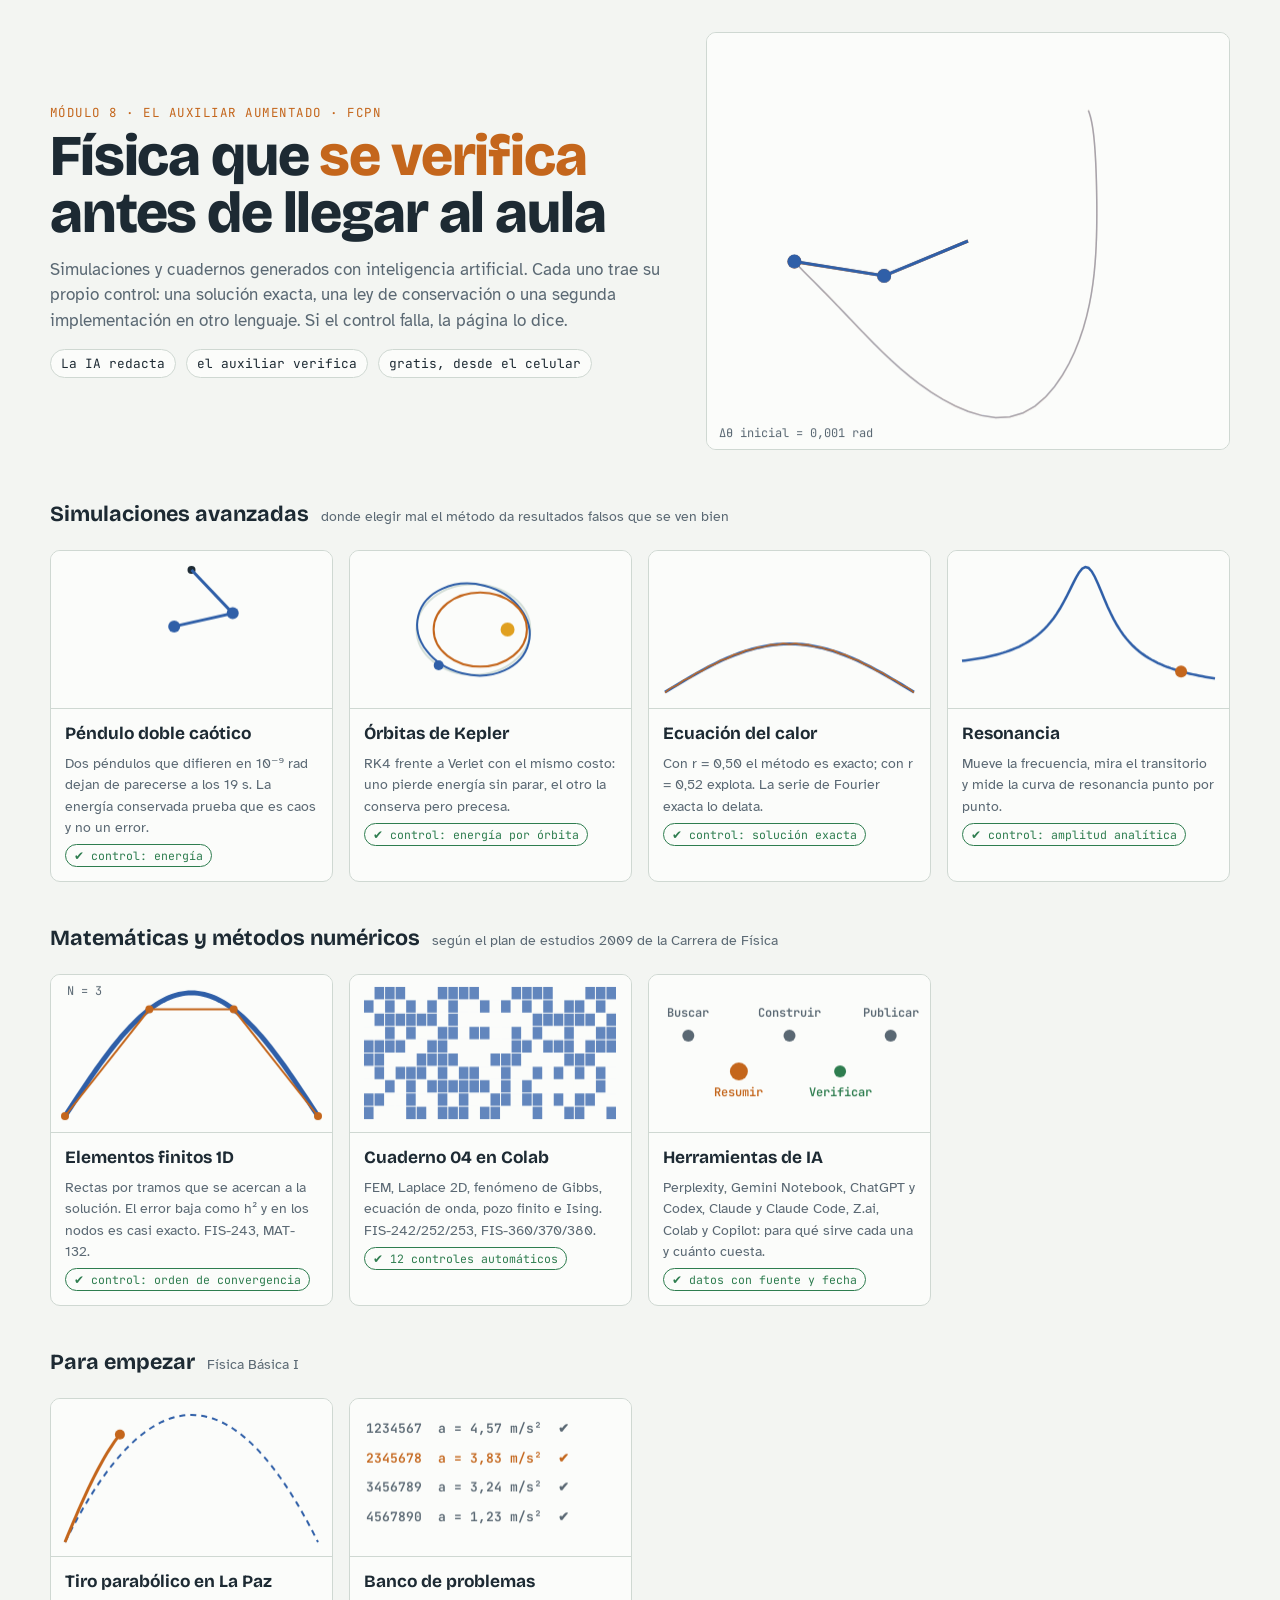
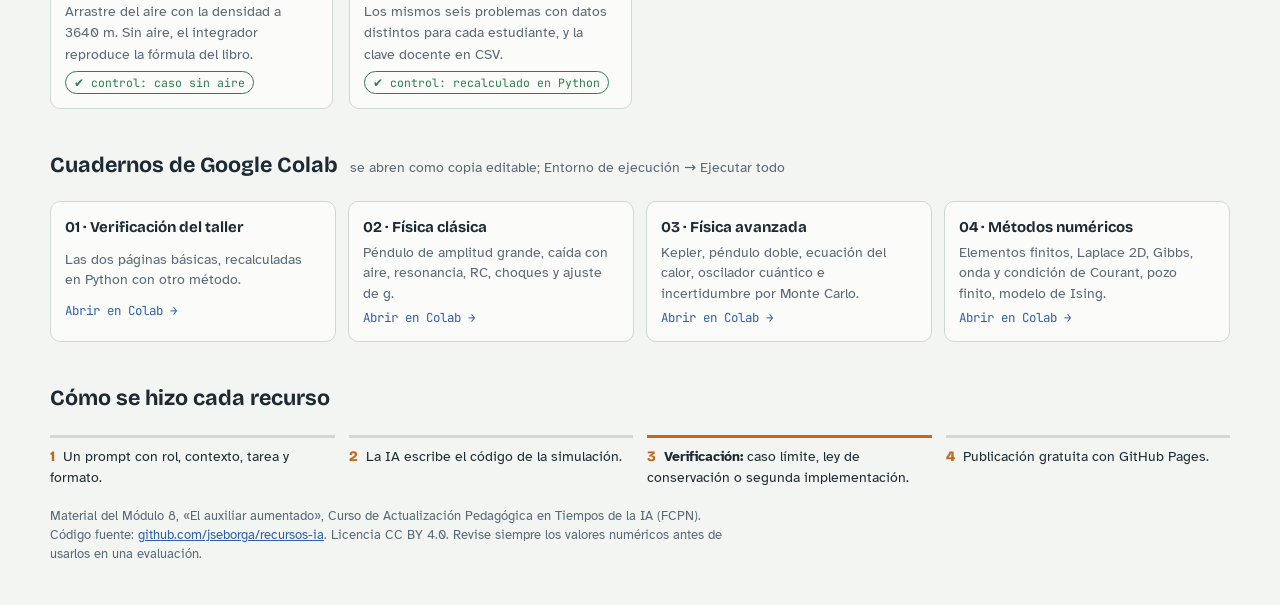
==== docs/index.html @ 59184f0a "Elementos finitos 1D, cuaderno 04 de métodos numéricos y guía de herramientas de IA Co-Authored-By: " ====
<!doctype html>
<html lang="es">
<head>
<meta charset="utf-8">
<meta name="viewport" content="width=device-width, initial-scale=1, viewport-fit=cover">
<title>Recursos de Física con IA</title>
<meta name="description" content="Simulaciones de física hechas con IA y verificadas: tiro parabólico, péndulo doble, órbitas de Kepler, ecuación del calor, resonancia, elementos finitos, cuadernos de Google Colab y una guía de herramientas de IA.">
<link rel="stylesheet" href="https://fonts.googleapis.com/css2?family=Bricolage+Grotesque:opsz,wght@12..96,600;12..96,800&family=Atkinson+Hyperlegible:wght@400;700&family=JetBrains+Mono:wght@400;600&display=swap">
<link rel="stylesheet" href="assets/base.css">
<style>
  .hero{display:grid;grid-template-columns:1.2fr 1fr;gap:28px;align-items:center;padding-block:12px 8px}
  @media (max-width:860px){.hero{grid-template-columns:1fr}}
  .kicker{font-family:var(--f-mono);font-size:.78rem;letter-spacing:.12em;text-transform:uppercase;color:var(--b);margin:0}
  .hero h1{font-family:var(--f-display);font-weight:800;font-size:clamp(2.1rem,5.4vw,3.6rem);line-height:1;margin:.3rem 0 0;letter-spacing:-.02em;text-wrap:balance}
  .hero h1 em{font-style:normal;color:var(--b)}
  .hero p.lead{color:var(--muted);font-size:1.05rem;max-width:58ch;margin:.9rem 0 0}
  .rule{display:flex;gap:10px;flex-wrap:wrap;margin-top:1rem}
  .rule span{font-family:var(--f-mono);font-size:.8rem;border:1px solid var(--line);border-radius:999px;padding:4px 10px;background:var(--sheet)}
  .hero canvas{border:1px solid var(--line);border-radius:10px;background:var(--sheet)}
  h2.sec{font-family:var(--f-display);font-size:1.35rem;margin:22px 0 2px;display:flex;align-items:baseline;gap:12px}
  h2.sec small{font-family:var(--f-body);font-weight:400;font-size:.9rem;color:var(--muted)}
  .grid{display:grid;grid-template-columns:repeat(auto-fill,minmax(260px,1fr));gap:16px}
  .card{display:grid;grid-template-rows:auto 1fr;background:var(--sheet);border:1px solid var(--line);border-radius:10px;overflow:hidden;color:inherit;text-decoration:none;transition:border-color .15s, transform .15s}
  .card:hover,.card:focus-visible{border-color:var(--b);transform:translateY(-2px);outline:none}
  .card canvas{aspect-ratio:16/9;width:100%;height:auto;border-bottom:1px solid var(--line)}
  .card .body{padding:12px 14px 14px;display:grid;gap:6px;align-content:start}
  .card h3{font-family:var(--f-display);font-size:1.08rem;margin:0}
  .card p{margin:0;font-size:.88rem;color:var(--muted)}
  .tag{justify-self:start;font-family:var(--f-mono);font-size:.72rem;padding:2px 8px;border-radius:999px;border:1px solid var(--line)}
  .tag.ok{color:var(--ok);border-color:currentColor}
  .nb{display:grid;grid-template-columns:repeat(auto-fill,minmax(260px,1fr));gap:12px}
  .nb a{display:grid;gap:4px;background:var(--sheet);border:1px solid var(--line);border-radius:10px;padding:14px;color:inherit;text-decoration:none}
  .nb a:hover,.nb a:focus-visible{border-color:var(--a);outline:none}
  .nb strong{font-family:var(--f-display)}
  .nb span{font-size:.86rem;color:var(--muted)}
  .nb .go{font-family:var(--f-mono);font-size:.78rem;color:var(--a)}
  .method{display:grid;grid-template-columns:repeat(auto-fit,minmax(200px,1fr));gap:14px;counter-reset:m}
  .method div{border-top:3px solid var(--line);padding-top:8px;font-size:.9rem;counter-increment:m}
  .method div::before{content:counter(m);font-family:var(--f-display);font-weight:800;color:var(--b);margin-right:8px}
  .method div.key{border-color:var(--b)}
</style>
</head>
<body>
<div class="wrap">
  <section class="hero">
    <div>
      <p class="kicker">Módulo 8 · El auxiliar aumentado · FCPN</p>
      <h1>Física que <em>se verifica</em> antes de llegar al aula</h1>
      <p class="lead">Simulaciones y cuadernos generados con inteligencia artificial. Cada uno trae su propio control: una solución exacta, una ley de conservación o una segunda implementación en otro lenguaje. Si el control falla, la página lo dice.</p>
      <div class="rule"><span>La IA redacta</span><span>el auxiliar verifica</span><span>gratis, desde el celular</span></div>
    </div>
    <canvas id="hero" role="img" aria-label="Animación: un péndulo doble y su trayectoria caótica"></canvas>
  </section>

  <h2 class="sec">Simulaciones avanzadas <small>donde elegir mal el método da resultados falsos que se ven bien</small></h2>
  <div class="grid">
    <a class="card" href="pendulo-doble/"><canvas data-prev="pendulo"></canvas><div class="body"><h3>Péndulo doble caótico</h3><p>Dos péndulos que difieren en 10⁻⁹ rad dejan de parecerse a los 19 s. La energía conservada prueba que es caos y no un error.</p><span class="tag ok">✔ control: energía</span></div></a>
    <a class="card" href="orbitas/"><canvas data-prev="orbita"></canvas><div class="body"><h3>Órbitas de Kepler</h3><p>RK4 frente a Verlet con el mismo costo: uno pierde energía sin parar, el otro la conserva pero precesa.</p><span class="tag ok">✔ control: energía por órbita</span></div></a>
    <a class="card" href="calor/"><canvas data-prev="calor"></canvas><div class="body"><h3>Ecuación del calor</h3><p>Con r = 0,50 el método es exacto; con r = 0,52 explota. La serie de Fourier exacta lo delata.</p><span class="tag ok">✔ control: solución exacta</span></div></a>
    <a class="card" href="resonancia/"><canvas data-prev="resonancia"></canvas><div class="body"><h3>Resonancia</h3><p>Mueve la frecuencia, mira el transitorio y mide la curva de resonancia punto por punto.</p><span class="tag ok">✔ control: amplitud analítica</span></div></a>
  </div>

  <h2 class="sec">Matemáticas y métodos numéricos <small>según el plan de estudios 2009 de la Carrera de Física</small></h2>
  <div class="grid">
    <a class="card" href="elementos-finitos/"><canvas data-prev="fem"></canvas><div class="body"><h3>Elementos finitos 1D</h3><p>Rectas por tramos que se acercan a la solución. El error baja como h² y en los nodos es casi exacto. FIS-243, MAT-132.</p><span class="tag ok">✔ control: orden de convergencia</span></div></a>
    <a class="card" href="https://colab.research.google.com/github/jseborga/recursos-ia/blob/main/notebooks/04_metodos_numericos.ipynb"><canvas data-prev="metodos"></canvas><div class="body"><h3>Cuaderno 04 en Colab</h3><p>FEM, Laplace 2D, fenómeno de Gibbs, ecuación de onda, pozo finito e Ising. FIS-242/252/253, FIS-360/370/380.</p><span class="tag ok">✔ 12 controles automáticos</span></div></a>
    <a class="card" href="herramientas/"><canvas data-prev="flujo"></canvas><div class="body"><h3>Herramientas de IA</h3><p>Perplexity, Gemini Notebook, ChatGPT y Codex, Claude y Claude Code, Z.ai, Colab y Copilot: para qué sirve cada una y cuánto cuesta.</p><span class="tag ok">✔ datos con fuente y fecha</span></div></a>
  </div>

  <h2 class="sec">Para empezar <small>Física Básica I</small></h2>
  <div class="grid">
    <a class="card" href="tiro-parabolico/"><canvas data-prev="tiro"></canvas><div class="body"><h3>Tiro parabólico en La Paz</h3><p>Arrastre del aire con la densidad a 3640 m. Sin aire, el integrador reproduce la fórmula del libro.</p><span class="tag ok">✔ control: caso sin aire</span></div></a>
    <a class="card" href="banco-problemas/"><canvas data-prev="banco"></canvas><div class="body"><h3>Banco de problemas</h3><p>Los mismos seis problemas con datos distintos para cada estudiante, y la clave docente en CSV.</p><span class="tag ok">✔ control: recalculado en Python</span></div></a>
  </div>

  <h2 class="sec">Cuadernos de Google Colab <small>se abren como copia editable; Entorno de ejecución → Ejecutar todo</small></h2>
  <div class="nb">
    <a href="https://colab.research.google.com/github/jseborga/recursos-ia/blob/main/notebooks/01_verificacion_taller.ipynb"><strong>01 · Verificación del taller</strong><span>Las dos páginas básicas, recalculadas en Python con otro método.</span><span class="go">Abrir en Colab →</span></a>
    <a href="https://colab.research.google.com/github/jseborga/recursos-ia/blob/main/notebooks/02_fisica_clasica.ipynb"><strong>02 · Física clásica</strong><span>Péndulo de amplitud grande, caída con aire, resonancia, RC, choques y ajuste de g.</span><span class="go">Abrir en Colab →</span></a>
    <a href="https://colab.research.google.com/github/jseborga/recursos-ia/blob/main/notebooks/03_fisica_avanzada.ipynb"><strong>03 · Física avanzada</strong><span>Kepler, péndulo doble, ecuación del calor, oscilador cuántico e incertidumbre por Monte Carlo.</span><span class="go">Abrir en Colab →</span></a>
    <a href="https://colab.research.google.com/github/jseborga/recursos-ia/blob/main/notebooks/04_metodos_numericos.ipynb"><strong>04 · Métodos numéricos</strong><span>Elementos finitos, Laplace 2D, Gibbs, onda y condición de Courant, pozo finito, modelo de Ising.</span><span class="go">Abrir en Colab →</span></a>
  </div>

  <h2 class="sec">Cómo se hizo cada recurso</h2>
  <div class="method">
    <div>Un prompt con rol, contexto, tarea y formato.</div>
    <div>La IA escribe el código de la simulación.</div>
    <div class="key"><strong>Verificación:</strong> caso límite, ley de conservación o segunda implementación.</div>
    <div>Publicación gratuita con GitHub Pages.</div>
  </div>

  <footer>Material del Módulo 8, «El auxiliar aumentado», Curso de Actualización Pedagógica en Tiempos de la IA (FCPN). Código fuente: <a href="https://github.com/jseborga/recursos-ia">github.com/jseborga/recursos-ia</a>. Licencia CC BY 4.0. Revise siempre los valores numéricos antes de usarlos en una evaluación.</footer>
</div>

<script src="assets/plot.js"></script>
<script>
(function () {
  const still = Lab.reduced();
  // --- Héroe: péndulo doble con estela (física real, RK4) ---
  const g = 9.81;
  function d(s) { const [a, wa, b, wb] = s, dd = b - a, c = Math.cos(dd), sn = Math.sin(dd), den = 2 - c * c;
    return [wa, (wa * wa * sn * c + g * Math.sin(b) * c + wb * wb * sn - 2 * g * Math.sin(a)) / den, wb, (-wb * wb * sn * c + 2 * (g * Math.sin(a) * c - wa * wa * sn - g * Math.sin(b))) / den]; }
  function rk(s, h) { const k1 = d(s), k2 = d(s.map((x, i) => x + h / 2 * k1[i])), k3 = d(s.map((x, i) => x + h / 2 * k2[i])), k4 = d(s.map((x, i) => x + h * k3[i])); return s.map((x, i) => x + h / 6 * (k1[i] + 2 * k2[i] + 2 * k3[i] + k4[i])); }
  let P = [2.2, 0, 2.6, 0], Q = [2.2 + 1e-3, 0, 2.6, 0], tr = [[], []];
  const hero = document.getElementById("hero");
  function heroDraw() {
    const { ctx, w, h } = Lab.fit(hero, 1.25); ctx.fillStyle = Lab.css("--sheet"); ctx.fillRect(0, 0, w, h);
    const sc = Math.min(w, h) / 4.6, ox = w / 2, oy = h / 2;
    [[Q, "--b", tr[1]], [P, "--a", tr[0]]].forEach(([s, c, t]) => {
      const x1 = Math.sin(s[0]), y1 = Math.cos(s[0]), x2 = x1 + Math.sin(s[2]), y2 = y1 + Math.cos(s[2]);
      t.push([x2, y2]); if (t.length > 260) t.shift();
      ctx.strokeStyle = Lab.css(c); ctx.globalAlpha = .35; ctx.lineWidth = 1.5; ctx.beginPath();
      t.forEach((p, i) => i ? ctx.lineTo(ox + p[0] * sc, oy + p[1] * sc) : ctx.moveTo(ox + p[0] * sc, oy + p[1] * sc)); ctx.stroke(); ctx.globalAlpha = 1;
      ctx.lineWidth = 3; ctx.beginPath(); ctx.moveTo(ox, oy); ctx.lineTo(ox + x1 * sc, oy + y1 * sc); ctx.lineTo(ox + x2 * sc, oy + y2 * sc); ctx.stroke();
      ctx.fillStyle = Lab.css(c); [[x1, y1], [x2, y2]].forEach(p => { ctx.beginPath(); ctx.arc(ox + p[0] * sc, oy + p[1] * sc, 7, 0, 7); ctx.fill(); });
    });
    ctx.fillStyle = Lab.css("--muted"); ctx.font = "12px 'JetBrains Mono', monospace"; ctx.fillText("Δθ inicial = 0,001 rad", 12, h - 12);
  }
  // --- Vistas previas de las tarjetas ---
  const prev = {
    pendulo(ctx, w, h, t) { const a = 0.8 * Math.sin(t * 1.3), b = 1.3 * Math.sin(t * 2.1 + 1) + 0.4 * Math.sin(t * 3.7); const ox = w / 2, oy = h * .12, L = h * .38;
      ctx.fillStyle = Lab.css("--ink"); ctx.beginPath(); ctx.arc(ox, oy, 4, 0, 7); ctx.fill();
      const x1 = ox + L * Math.sin(a), y1 = oy + L * Math.cos(a), x2 = x1 + L * Math.sin(b), y2 = y1 + L * Math.cos(b);
      ctx.strokeStyle = Lab.css("--a"); ctx.lineWidth = 3; ctx.beginPath(); ctx.moveTo(ox, oy); ctx.lineTo(x1, y1); ctx.lineTo(x2, y2); ctx.stroke();
      ctx.fillStyle = Lab.css("--a"); [[x1, y1], [x2, y2]].forEach(p => { ctx.beginPath(); ctx.arc(p[0], p[1], 6, 0, 7); ctx.fill(); }); },
    orbita(ctx, w, h, t) { const e = .6, a = h * .36, b = a * Math.sqrt(1 - e * e), cx = w / 2 + a * e * .5, cy = h / 2;
      ctx.strokeStyle = Lab.css("--grid"); ctx.beginPath(); ctx.ellipse(cx - a * e, cy, a, b, 0, 0, 7); ctx.stroke();
      ctx.strokeStyle = Lab.css("--a"); ctx.lineWidth = 2; ctx.beginPath(); ctx.ellipse(cx - a * e, cy, a, b, .25, 0, 7); ctx.stroke();
      ctx.strokeStyle = Lab.css("--b"); ctx.beginPath(); ctx.ellipse(cx - a * e * .8, cy, a * .82, b * .82, 0, 0, 7); ctx.stroke();
      ctx.fillStyle = "#e0a020"; ctx.beginPath(); ctx.arc(cx, cy, 7, 0, 7); ctx.fill();
      let M = t * 1.2, E = M; for (let i = 0; i < 6; i++) E = M + e * Math.sin(E);
      ctx.fillStyle = Lab.css("--a"); ctx.beginPath(); ctx.arc(cx - a * e + a * Math.cos(E), cy + b * Math.sin(E), 5, 0, 7); ctx.fill(); },
    calor(ctx, w, h, t) { const n = 41, k = Math.exp(-((t % 6) / 6) * 3);
      ctx.strokeStyle = Lab.css("--a"); ctx.lineWidth = 3; ctx.beginPath();
      for (let i = 0; i < n; i++) { const x = i / (n - 1), y = 0.5 * Math.sin(Math.PI * x) * k; const px = 16 + x * (w - 32), py = h - 16 - y * (h - 32) * 1.6; i ? ctx.lineTo(px, py) : ctx.moveTo(px, py); } ctx.stroke();
      ctx.strokeStyle = Lab.css("--b"); ctx.lineWidth = 1.5; ctx.beginPath();
      for (let i = 0; i < n; i++) { const x = i / (n - 1), y = 0.5 * Math.sin(Math.PI * x) * k + (i % 2 ? 1 : -1) * 0.18 * Math.min(1, (t % 6) / 6) ** 3; const px = 16 + x * (w - 32), py = h - 16 - y * (h - 32) * 1.6; i ? ctx.lineTo(px, py) : ctx.moveTo(px, py); } ctx.stroke(); },
    resonancia(ctx, w, h, t) { const A = r => 1 / Math.sqrt((1 - r * r) ** 2 + 4 * .12 * .12 * r * r);
      ctx.strokeStyle = Lab.css("--a"); ctx.lineWidth = 2.5; ctx.beginPath();
      for (let i = 0; i <= 80; i++) { const r = .3 + 1.4 * i / 80, px = 14 + (w - 28) * i / 80, py = h - 14 - (A(r) / A(.985)) * (h - 30); i ? ctx.lineTo(px, py) : ctx.moveTo(px, py); } ctx.stroke();
      const r = 1 + .6 * Math.sin(t * .7), px = 14 + (w - 28) * (r - .3) / 1.4, py = h - 14 - (A(r) / A(.985)) * (h - 30);
      ctx.fillStyle = Lab.css("--b"); ctx.beginPath(); ctx.arc(px, py, 6, 0, 7); ctx.fill(); },
    tiro(ctx, w, h, t) { const T = (t % 4) / 4;
      ctx.strokeStyle = Lab.css("--a"); ctx.setLineDash([6, 5]); ctx.lineWidth = 2; ctx.beginPath();
      for (let i = 0; i <= 60; i++) { const s = i / 60, px = 14 + s * (w - 28), py = h - 14 - 4 * s * (1 - s) * (h - 30); i ? ctx.lineTo(px, py) : ctx.moveTo(px, py); } ctx.stroke(); ctx.setLineDash([]);
      ctx.strokeStyle = Lab.css("--b"); ctx.lineWidth = 3; ctx.beginPath(); let lx = 0, ly = 0;
      for (let i = 0; i <= 60 * T; i++) { const s = i / 60, px = 14 + s * .62 * (w - 28), py = h - 14 - 3.3 * s * (1 - s ** 1.6) * (h - 30) * .9; i ? ctx.lineTo(px, py) : ctx.moveTo(px, py); lx = px; ly = py; } ctx.stroke();
      ctx.fillStyle = Lab.css("--b"); ctx.beginPath(); ctx.arc(lx, ly, 5, 0, 7); ctx.fill(); },
    fem(ctx, w, h, t) { const N = 2 + Math.floor(t * .7) % 9, X = x => 14 + x * (w - 28), Y = y => h - 16 - y * (h - 34);
      ctx.strokeStyle = Lab.css("--a"); ctx.lineWidth = 5; ctx.beginPath();
      for (let i = 0; i <= 80; i++) { const x = i / 80; i ? ctx.lineTo(X(x), Y(Math.sin(Math.PI * x))) : ctx.moveTo(X(x), Y(0)); } ctx.stroke();
      ctx.strokeStyle = Lab.css("--b"); ctx.fillStyle = Lab.css("--b"); ctx.lineWidth = 2; ctx.beginPath();
      for (let i = 0; i <= N; i++) { const x = i / N; i ? ctx.lineTo(X(x), Y(Math.sin(Math.PI * x))) : ctx.moveTo(X(x), Y(0)); } ctx.stroke();
      for (let i = 0; i <= N; i++) { const x = i / N; ctx.beginPath(); ctx.arc(X(x), Y(Math.sin(Math.PI * x)), 4, 0, 7); ctx.fill(); }
      ctx.fillStyle = Lab.css("--muted"); ctx.font = "12px 'JetBrains Mono', monospace"; ctx.fillText("N = " + N, 16, 20); },
    metodos(ctx, w, h, t) { const n = 24, cw = (w - 28) / n, ch = (h - 24) / 10, ph = t * .5;
      for (let j = 0; j < 10; j++) for (let i = 0; i < n; i++) { const s = Math.sin(i * .9 + j * 1.7 + Math.floor(ph * 3) * (i * j % 5)) > 0;
        ctx.fillStyle = Lab.css(s ? "--a" : "--sheet"); ctx.globalAlpha = s ? .75 : 1; ctx.fillRect(14 + i * cw, 12 + j * ch, cw - 1, ch - 1); } ctx.globalAlpha = 1; },
    flujo(ctx, w, h, t) { const lab = ["Buscar", "Resumir", "Construir", "Verificar", "Publicar"], k = Math.floor(t * .8) % 5;
      ctx.font = "600 12px 'JetBrains Mono', monospace"; ctx.textAlign = "center"; ctx.textBaseline = "middle";
      lab.forEach((s, i) => { const cx = 14 + (w - 28) * (i + .5) / 5, cy = h / 2 + (i % 2 ? 18 : -18);
        ctx.fillStyle = Lab.css(i === 3 ? "--ok" : i === k ? "--b" : "--muted"); ctx.beginPath(); ctx.arc(cx, cy, i === k ? 9 : 6, 0, 7); ctx.fill();
        ctx.fillText(s, cx, cy + (i % 2 ? 22 : -22)); });
      ctx.textAlign = "left"; ctx.textBaseline = "alphabetic"; },
    banco(ctx, w, h, t) { ctx.font = "600 13px 'JetBrains Mono', monospace"; const rows = ["1234567  a = 4,57 m/s²  ✔", "2345678  a = 3,83 m/s²  ✔", "3456789  a = 3,24 m/s²  ✔", "4567890  a = 1,23 m/s²  ✔"];
      const k = Math.floor(t * .8) % 4; rows.forEach((r, i) => { ctx.fillStyle = Lab.css(i === k ? "--b" : "--muted"); ctx.fillText(r, 16, 34 + i * (h - 40) / 4); }); }
  };
  const cards = [...document.querySelectorAll("canvas[data-prev]")];
  function drawCards(t) { cards.forEach(cv => { const { ctx, w, h } = Lab.fit(cv, 16 / 9); ctx.fillStyle = Lab.css("--sheet"); ctx.fillRect(0, 0, w, h); prev[cv.dataset.prev](ctx, w, h, t); }); }
  let t0 = performance.now();
  function frame(now) {
    for (let i = 0; i < 8; i++) { P = rk(P, .002); Q = rk(Q, .002); }
    heroDraw(); drawCards((now - t0) / 1000);
    if (!still) requestAnimationFrame(frame);
  }
  if (still) { for (let i = 0; i < 2000; i++) { P = rk(P, .002); Q = rk(Q, .002); } }
  requestAnimationFrame(frame);
  window.addEventListener("resize", () => { heroDraw(); drawCards((performance.now() - t0) / 1000); });
})();
</script>
</body>
</html>
---- docs/assets/base.css ----
/* Estilo común de las simulaciones: cuaderno de laboratorio, claro y oscuro */
:root{
  --paper:#f3f5f2; --sheet:#fbfcfa; --ink:#1d2a33; --muted:#5a6873;
  --grid:#d4dfd8; --grid-strong:#b6c8bd;
  --a:#2f5fa8; --b:#c4661c; --ok:#2e7d4f; --warn:#a33a2a; --line:#cfd8d2;
  --f-display:"Bricolage Grotesque","Segoe UI",system-ui,sans-serif;
  --f-body:"Atkinson Hyperlegible","Segoe UI",system-ui,sans-serif;
  --f-mono:"JetBrains Mono",ui-monospace,Consolas,monospace;
  color-scheme:light;
}
@media (prefers-color-scheme: dark){:root{
  --paper:#11181c; --sheet:#162026; --ink:#e3ebe6; --muted:#9aa9b1;
  --grid:#22313a; --grid-strong:#2f434e; --a:#7aa7ec; --b:#f0a35e; --ok:#6cc391; --warn:#ef8a78; --line:#2b3b44;
  color-scheme:dark}}
*{box-sizing:border-box}
html,body{margin:0}
body{background:var(--paper);color:var(--ink);font-family:var(--f-body);font-size:15px;line-height:1.5;
  padding:20px max(16px,env(safe-area-inset-right,0px)) 40px max(16px,env(safe-area-inset-left,0px))}
a{color:var(--a)}
.wrap{max-width:1180px;margin:0 auto;display:grid;gap:18px}
.back{font-size:.9rem;text-decoration:none}
header h1{font-family:var(--f-display);font-weight:800;font-size:clamp(1.6rem,3.4vw,2.4rem);line-height:1.1;margin:0;text-wrap:balance;letter-spacing:-.01em}
header p{margin:.4rem 0 0;color:var(--muted);max-width:75ch}
.eq{font-family:var(--f-mono);font-size:.85rem;background:var(--sheet);border:1px solid var(--line);border-radius:6px;padding:.5rem .75rem;display:inline-block;margin-top:.6rem;max-width:100%;overflow-x:auto}
.main{display:grid;grid-template-columns:300px 1fr;gap:18px;align-items:start}
@media (max-width:860px){.main{grid-template-columns:1fr}}
.panel{background:var(--sheet);border:1px solid var(--line);border-radius:8px;padding:16px;display:grid;gap:14px;min-width:0}
.panel h2{font-family:var(--f-display);font-size:.95rem;margin:0;text-transform:uppercase;letter-spacing:.08em;color:var(--muted);font-weight:600}
label{display:grid;gap:4px;font-size:.9rem}
.row{display:flex;justify-content:space-between;gap:8px;align-items:baseline}
output,.num{font-family:var(--f-mono);font-variant-numeric:tabular-nums;font-size:.85rem}
input[type=range]{width:100%;accent-color:var(--b)}
select{font:inherit;padding:6px 8px;border:1px solid var(--line);border-radius:6px;background:var(--paper);color:var(--ink);width:100%}
button{font:inherit;font-weight:700;border:1px solid var(--ink);background:var(--ink);color:var(--sheet);border-radius:6px;padding:8px 12px;cursor:pointer}
button.ghost{background:transparent;color:var(--ink)}
button:focus-visible,select:focus-visible,input:focus-visible{outline:3px solid var(--b);outline-offset:2px}
.btns{display:flex;gap:8px;flex-wrap:wrap}
.note{font-size:.8rem;color:var(--muted);margin:0}
.stage{background:var(--sheet);border:1px solid var(--line);border-radius:8px;padding:12px;min-width:0;display:grid;gap:12px}
canvas{width:100%;display:block;max-width:100%;touch-action:none}
.legend{display:flex;gap:16px;flex-wrap:wrap;font-size:.88rem}
.legend span::before{content:"";display:inline-block;width:20px;height:3px;vertical-align:middle;margin-right:6px;background:currentColor}
.legend .a{color:var(--a)} .legend .b{color:var(--b)}
.stats{display:grid;grid-template-columns:repeat(auto-fit,minmax(150px,1fr));gap:10px}
.stat{border-top:3px solid var(--line);padding-top:6px}
.stat b{display:block;font-family:var(--f-mono);font-size:1.15rem;font-variant-numeric:tabular-nums}
.stat span{font-size:.8rem;color:var(--muted)}
.check{display:flex;gap:10px;border-left:4px solid var(--ok);padding:8px 12px;background:var(--paper);border-radius:0 6px 6px 0;font-size:.88rem}
.check.bad{border-color:var(--warn)}
.check b{font-family:var(--f-mono)}
.aula{font-size:.9rem;border:1px dashed var(--line);border-radius:8px;padding:10px 14px}
.aula strong{font-family:var(--f-display)}
footer{color:var(--muted);font-size:.8rem;max-width:85ch}
@media (prefers-reduced-motion: reduce){*{scroll-behavior:auto}}
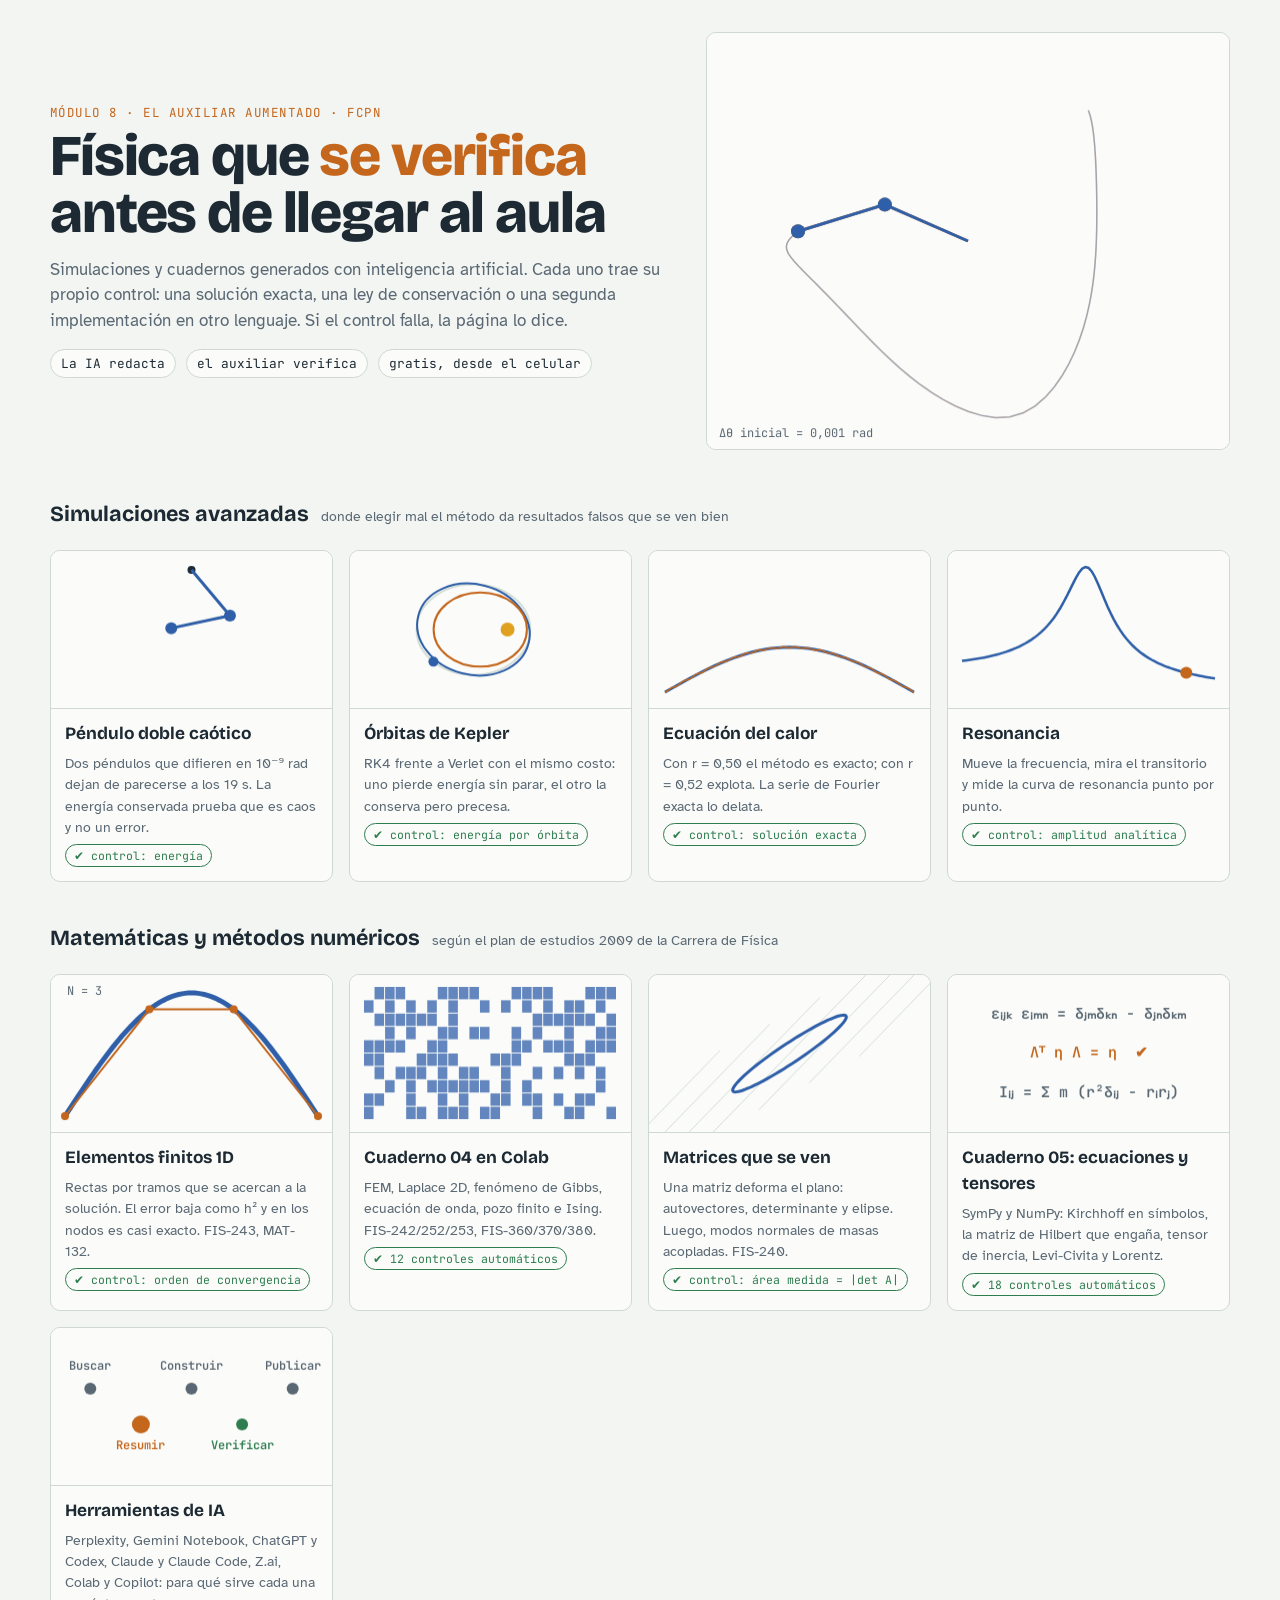
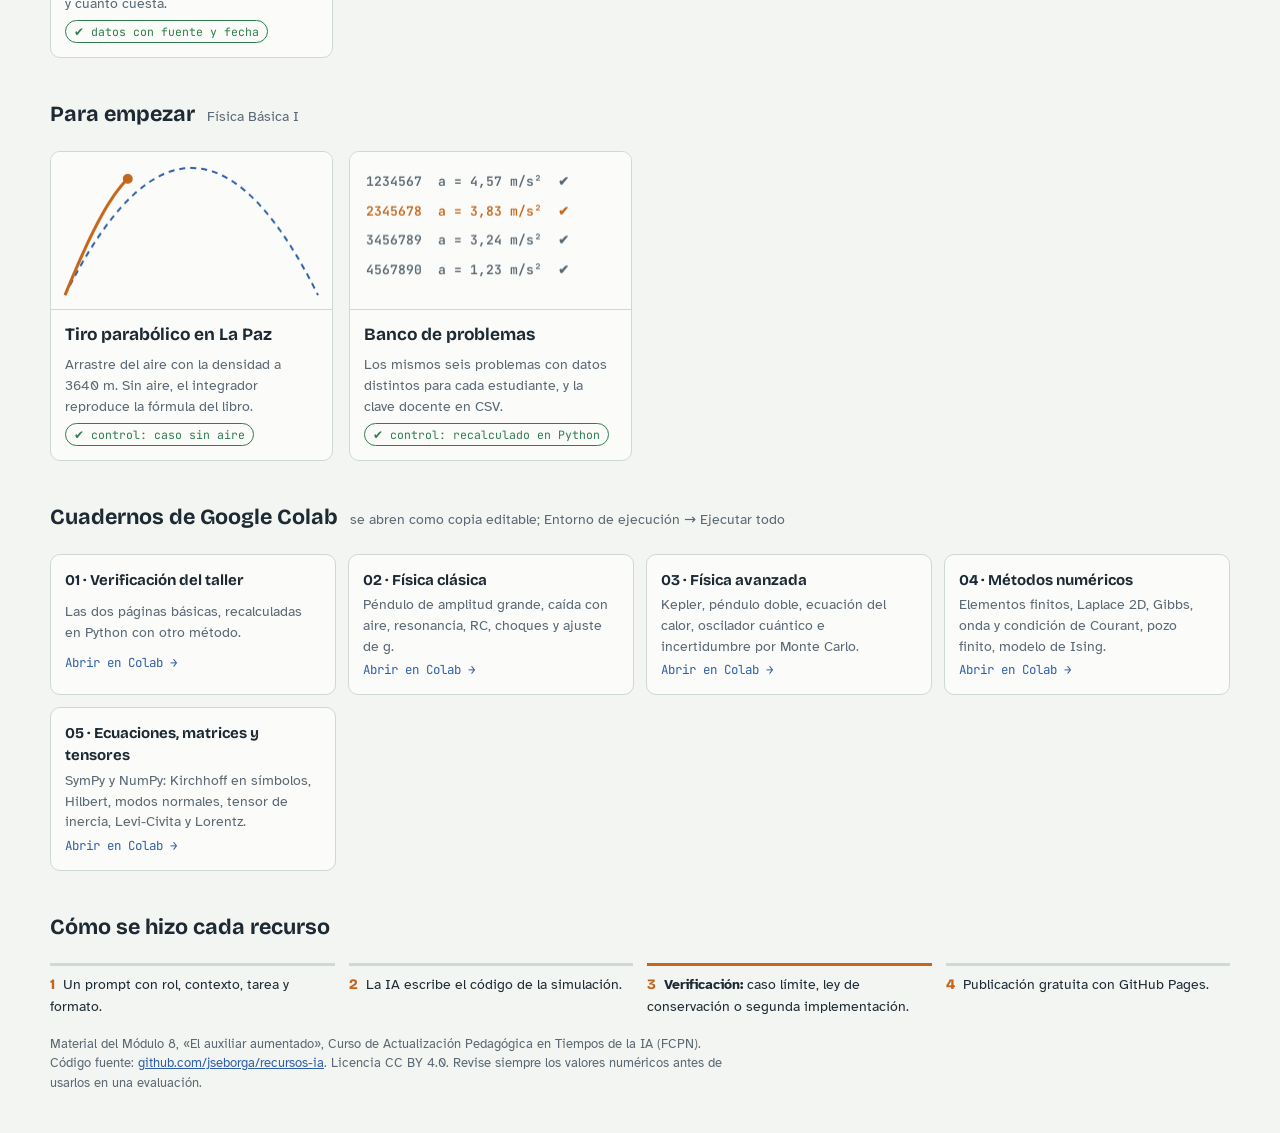
==== commit 817ea7bd: "Matrices que se ven y cuaderno 05 de ecuaciones, matrices y tensores Co-Authored-By: Claude Opus 5.5" ====
--- a/docs/index.html
+++ b/docs/index.html
@@ -64,6 +64,8 @@
   <div class="grid">
     <a class="card" href="elementos-finitos/"><canvas data-prev="fem"></canvas><div class="body"><h3>Elementos finitos 1D</h3><p>Rectas por tramos que se acercan a la solución. El error baja como h² y en los nodos es casi exacto. FIS-243, MAT-132.</p><span class="tag ok">✔ control: orden de convergencia</span></div></a>
     <a class="card" href="https://colab.research.google.com/github/jseborga/recursos-ia/blob/main/notebooks/04_metodos_numericos.ipynb"><canvas data-prev="metodos"></canvas><div class="body"><h3>Cuaderno 04 en Colab</h3><p>FEM, Laplace 2D, fenómeno de Gibbs, ecuación de onda, pozo finito e Ising. FIS-242/252/253, FIS-360/370/380.</p><span class="tag ok">✔ 12 controles automáticos</span></div></a>
+    <a class="card" href="algebra-lineal/"><canvas data-prev="matriz"></canvas><div class="body"><h3>Matrices que se ven</h3><p>Una matriz deforma el plano: autovectores, determinante y elipse. Luego, modos normales de masas acopladas. FIS-240.</p><span class="tag ok">✔ control: área medida = |det A|</span></div></a>
+    <a class="card" href="https://colab.research.google.com/github/jseborga/recursos-ia/blob/main/notebooks/05_matrices_tensores.ipynb"><canvas data-prev="tensor"></canvas><div class="body"><h3>Cuaderno 05: ecuaciones y tensores</h3><p>SymPy y NumPy: Kirchhoff en símbolos, la matriz de Hilbert que engaña, tensor de inercia, Levi-Civita y Lorentz.</p><span class="tag ok">✔ 18 controles automáticos</span></div></a>
     <a class="card" href="herramientas/"><canvas data-prev="flujo"></canvas><div class="body"><h3>Herramientas de IA</h3><p>Perplexity, Gemini Notebook, ChatGPT y Codex, Claude y Claude Code, Z.ai, Colab y Copilot: para qué sirve cada una y cuánto cuesta.</p><span class="tag ok">✔ datos con fuente y fecha</span></div></a>
   </div>
 
@@ -79,6 +81,7 @@
     <a href="https://colab.research.google.com/github/jseborga/recursos-ia/blob/main/notebooks/02_fisica_clasica.ipynb"><strong>02 · Física clásica</strong><span>Péndulo de amplitud grande, caída con aire, resonancia, RC, choques y ajuste de g.</span><span class="go">Abrir en Colab →</span></a>
     <a href="https://colab.research.google.com/github/jseborga/recursos-ia/blob/main/notebooks/03_fisica_avanzada.ipynb"><strong>03 · Física avanzada</strong><span>Kepler, péndulo doble, ecuación del calor, oscilador cuántico e incertidumbre por Monte Carlo.</span><span class="go">Abrir en Colab →</span></a>
     <a href="https://colab.research.google.com/github/jseborga/recursos-ia/blob/main/notebooks/04_metodos_numericos.ipynb"><strong>04 · Métodos numéricos</strong><span>Elementos finitos, Laplace 2D, Gibbs, onda y condición de Courant, pozo finito, modelo de Ising.</span><span class="go">Abrir en Colab →</span></a>
+    <a href="https://colab.research.google.com/github/jseborga/recursos-ia/blob/main/notebooks/05_matrices_tensores.ipynb"><strong>05 · Ecuaciones, matrices y tensores</strong><span>SymPy y NumPy: Kirchhoff en símbolos, Hilbert, modos normales, tensor de inercia, Levi-Civita y Lorentz.</span><span class="go">Abrir en Colab →</span></a>
   </div>
 
   <h2 class="sec">Cómo se hizo cada recurso</h2>
@@ -146,6 +149,14 @@
       ctx.strokeStyle = Lab.css("--b"); ctx.lineWidth = 3; ctx.beginPath(); let lx = 0, ly = 0;
       for (let i = 0; i <= 60 * T; i++) { const s = i / 60, px = 14 + s * .62 * (w - 28), py = h - 14 - 3.3 * s * (1 - s ** 1.6) * (h - 30) * .9; i ? ctx.lineTo(px, py) : ctx.moveTo(px, py); lx = px; ly = py; } ctx.stroke();
       ctx.fillStyle = Lab.css("--b"); ctx.beginPath(); ctx.arc(lx, ly, 5, 0, 7); ctx.fill(); },
+    matriz(ctx, w, h, t) { const th = .6 * Math.sin(t * .5), A = [1.2 + .3 * Math.cos(t * .4), .6 + .4 * th, .6 + .4 * th, .8], ox = w / 2, oy = h / 2, S = h * .22;
+      ctx.strokeStyle = Lab.css("--grid"); for (let i = -3; i <= 3; i++) { ctx.beginPath(); ctx.moveTo(ox + S * (A[0] * i - A[1] * 3), oy - S * (A[2] * i - A[3] * 3)); ctx.lineTo(ox + S * (A[0] * i + A[1] * 3), oy - S * (A[2] * i + A[3] * 3)); ctx.stroke(); }
+      ctx.strokeStyle = Lab.css("--a"); ctx.lineWidth = 3; ctx.beginPath();
+      for (let k = 0; k <= 80; k++) { const a = 2 * Math.PI * k / 80, x = A[0] * Math.cos(a) + A[1] * Math.sin(a), y = A[2] * Math.cos(a) + A[3] * Math.sin(a); k ? ctx.lineTo(ox + S * x, oy - S * y) : ctx.moveTo(ox + S * x, oy - S * y); } ctx.stroke(); ctx.lineWidth = 1; },
+    tensor(ctx, w, h, t) { ctx.font = "600 15px 'JetBrains Mono', monospace"; ctx.textAlign = "center"; ctx.textBaseline = "middle";
+      const rows = ["εᵢⱼₖ εᵢₘₙ = δⱼₘδₖₙ − δⱼₙδₖₘ", "Λᵀ η Λ = η", "Iᵢⱼ = Σ m (r²δᵢⱼ − rᵢrⱼ)"], k = Math.floor(t * .7) % 3;
+      rows.forEach((r, i) => { ctx.fillStyle = Lab.css(i === k ? "--b" : "--muted"); ctx.fillText(r + (i === k ? "  ✔" : ""), w / 2, h * (i + 1) / 4); });
+      ctx.textAlign = "left"; ctx.textBaseline = "alphabetic"; },
     fem(ctx, w, h, t) { const N = 2 + Math.floor(t * .7) % 9, X = x => 14 + x * (w - 28), Y = y => h - 16 - y * (h - 34);
       ctx.strokeStyle = Lab.css("--a"); ctx.lineWidth = 5; ctx.beginPath();
       for (let i = 0; i <= 80; i++) { const x = i / 80; i ? ctx.lineTo(X(x), Y(Math.sin(Math.PI * x))) : ctx.moveTo(X(x), Y(0)); } ctx.stroke();
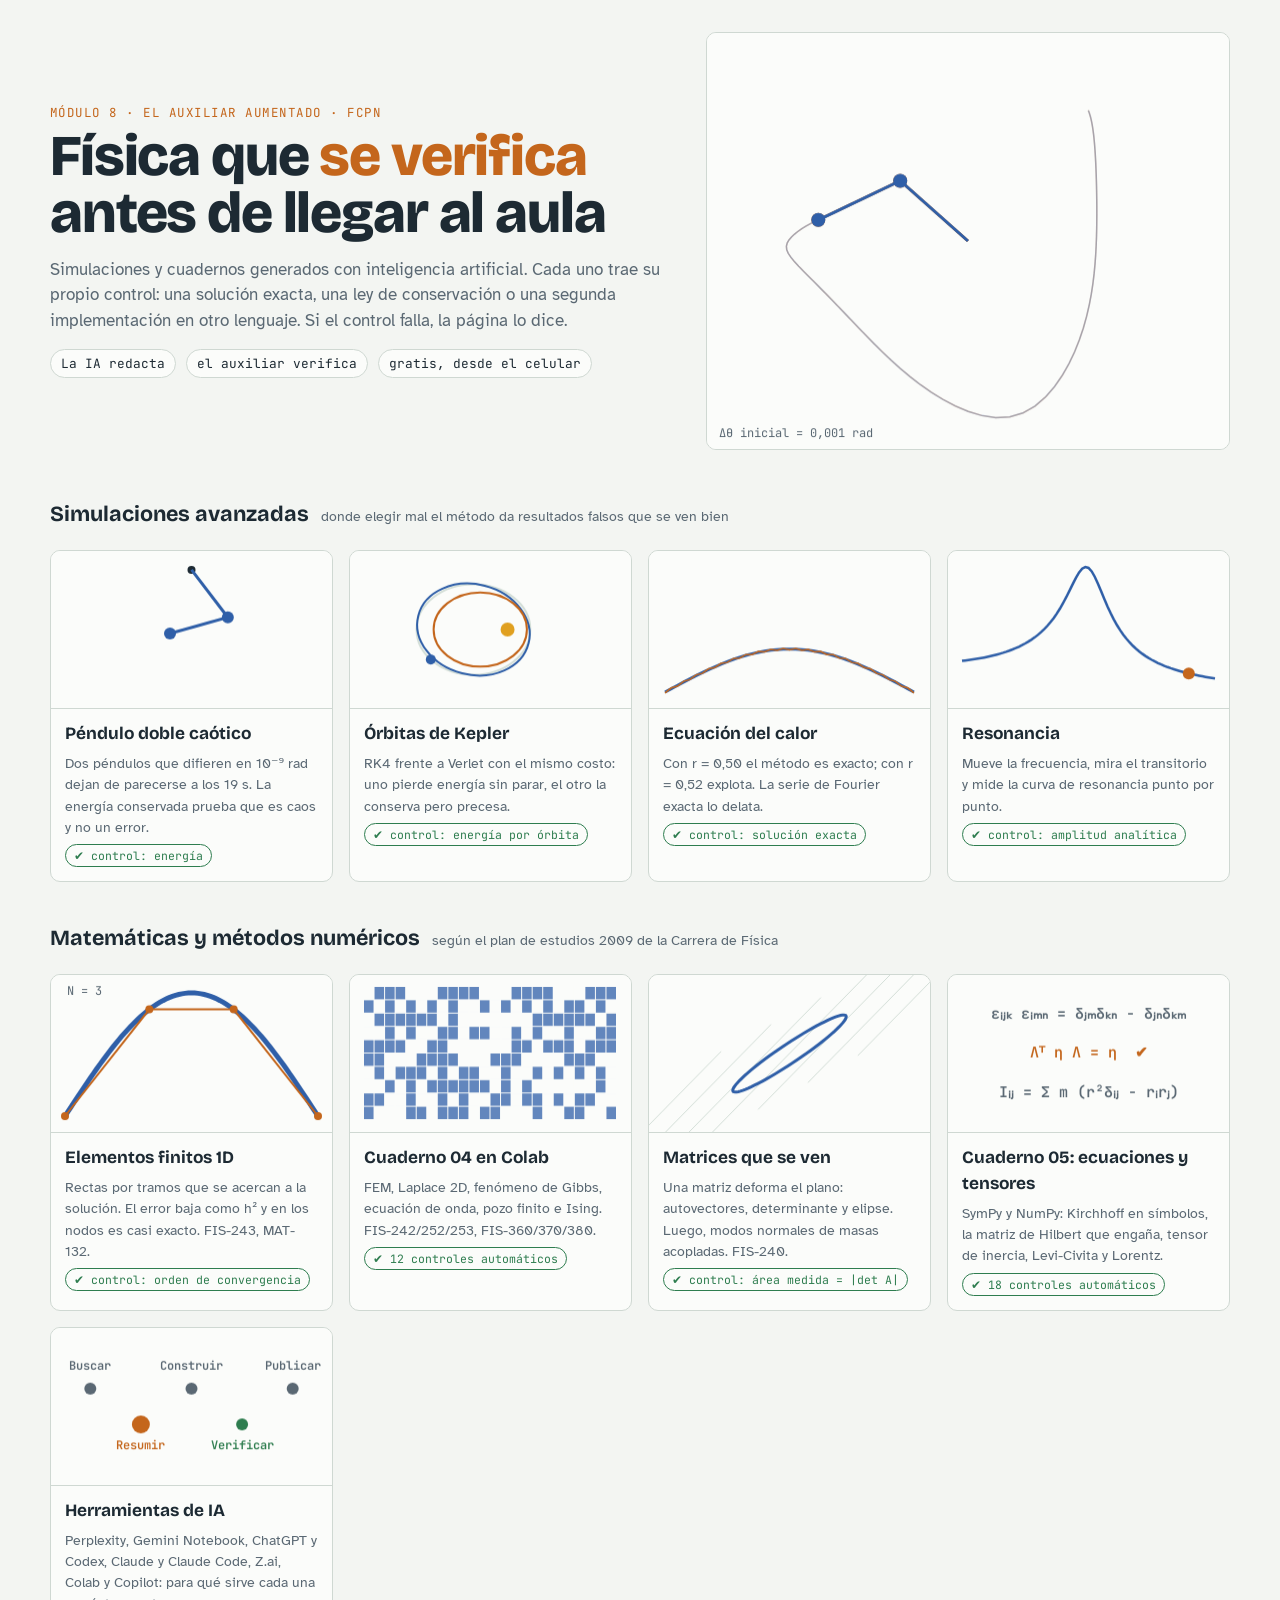
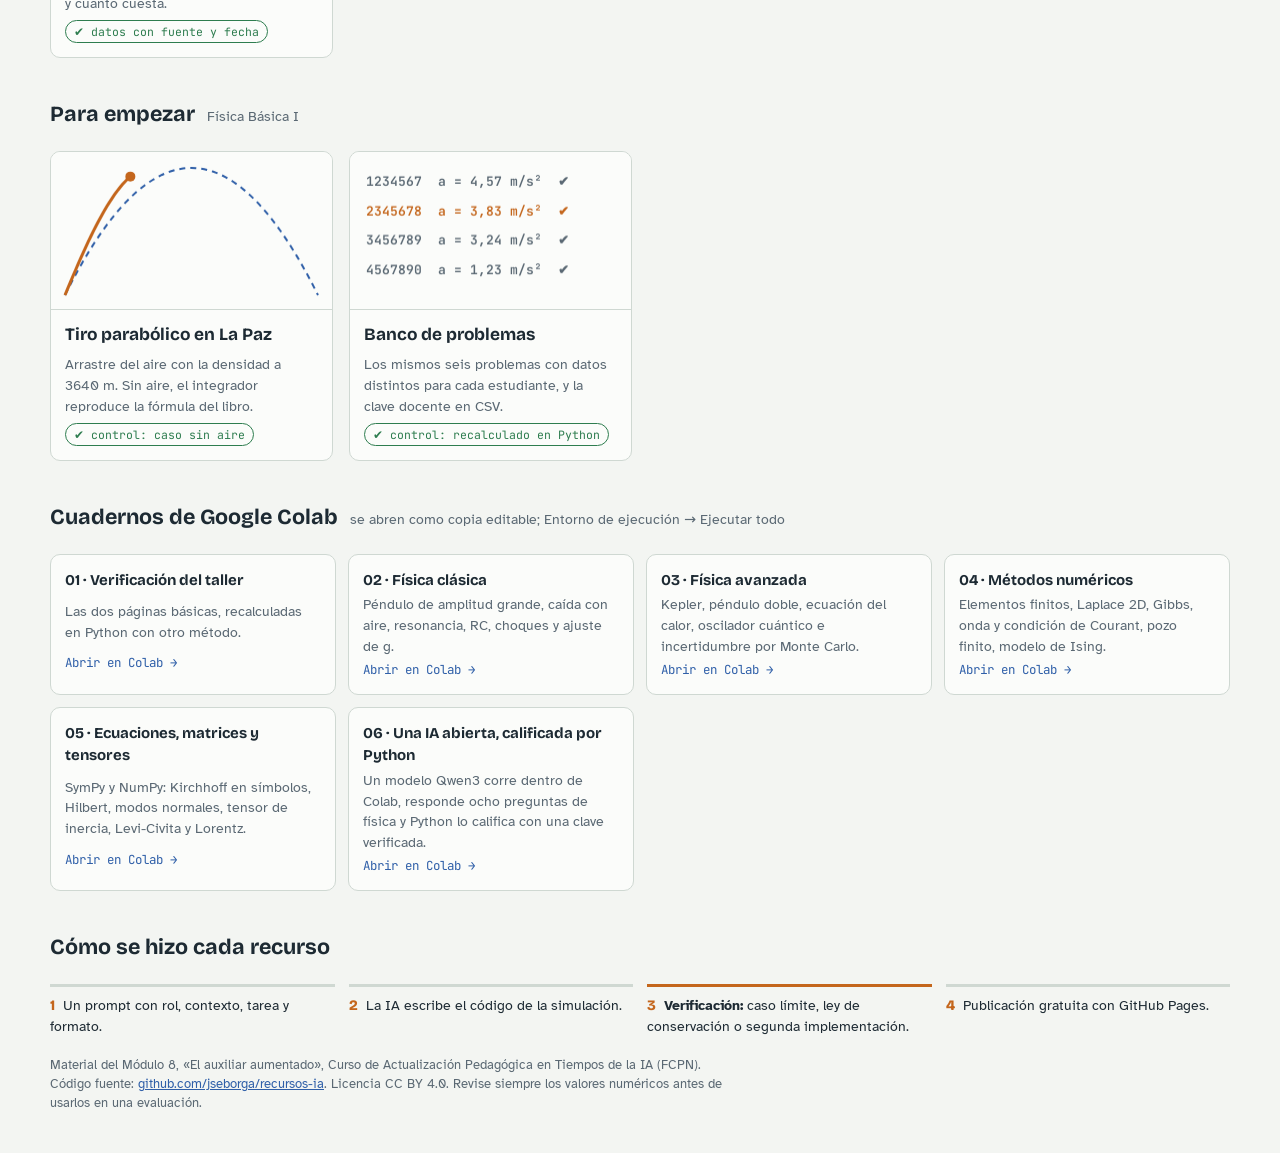
==== commit b26fa333: "Cuaderno 06: un modelo abierto en Colab, calificado por Python Co-Authored-By: Claude Opus 5.5 <nore" ====
--- a/docs/index.html
+++ b/docs/index.html
@@ -82,6 +82,7 @@
     <a href="https://colab.research.google.com/github/jseborga/recursos-ia/blob/main/notebooks/03_fisica_avanzada.ipynb"><strong>03 · Física avanzada</strong><span>Kepler, péndulo doble, ecuación del calor, oscilador cuántico e incertidumbre por Monte Carlo.</span><span class="go">Abrir en Colab →</span></a>
     <a href="https://colab.research.google.com/github/jseborga/recursos-ia/blob/main/notebooks/04_metodos_numericos.ipynb"><strong>04 · Métodos numéricos</strong><span>Elementos finitos, Laplace 2D, Gibbs, onda y condición de Courant, pozo finito, modelo de Ising.</span><span class="go">Abrir en Colab →</span></a>
     <a href="https://colab.research.google.com/github/jseborga/recursos-ia/blob/main/notebooks/05_matrices_tensores.ipynb"><strong>05 · Ecuaciones, matrices y tensores</strong><span>SymPy y NumPy: Kirchhoff en símbolos, Hilbert, modos normales, tensor de inercia, Levi-Civita y Lorentz.</span><span class="go">Abrir en Colab →</span></a>
+    <a href="https://colab.research.google.com/github/jseborga/recursos-ia/blob/main/notebooks/06_ia_abierta.ipynb"><strong>06 · Una IA abierta, calificada por Python</strong><span>Un modelo Qwen3 corre dentro de Colab, responde ocho preguntas de física y Python lo califica con una clave verificada.</span><span class="go">Abrir en Colab →</span></a>
   </div>
 
   <h2 class="sec">Cómo se hizo cada recurso</h2>
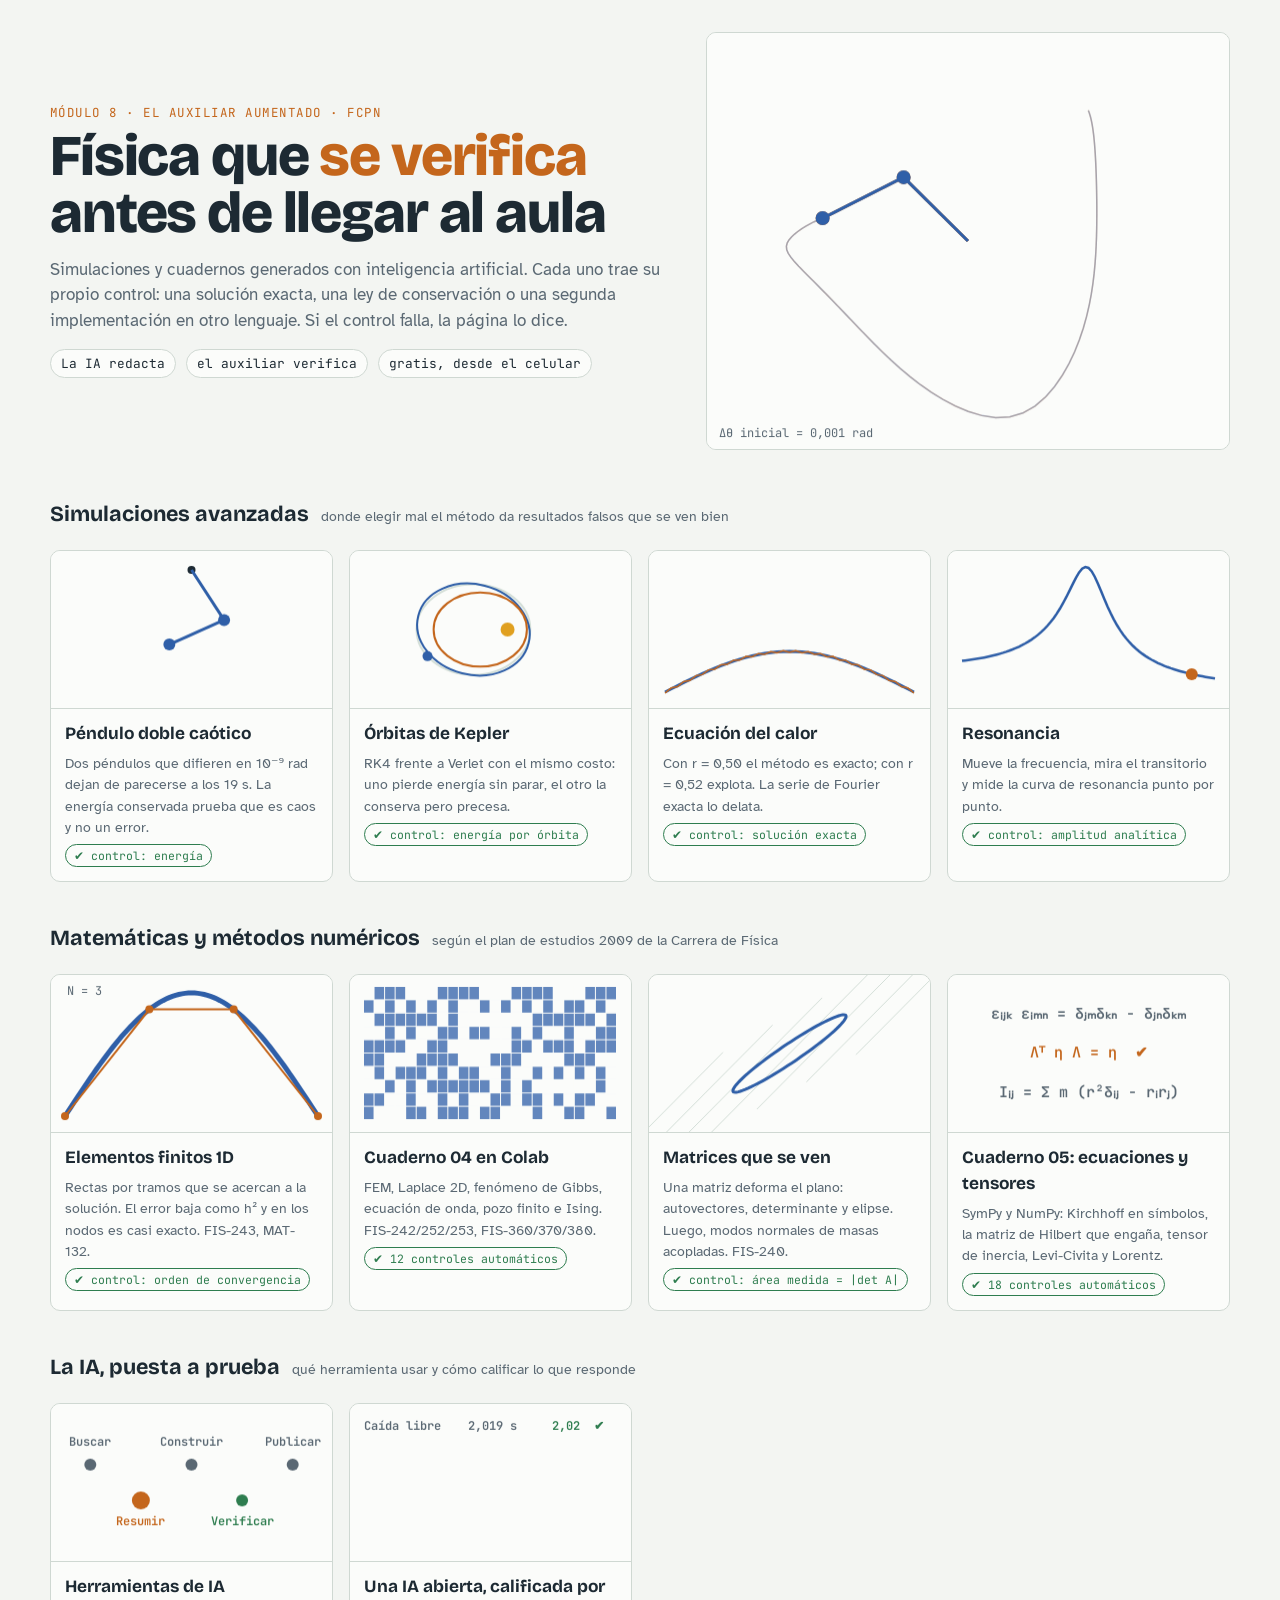
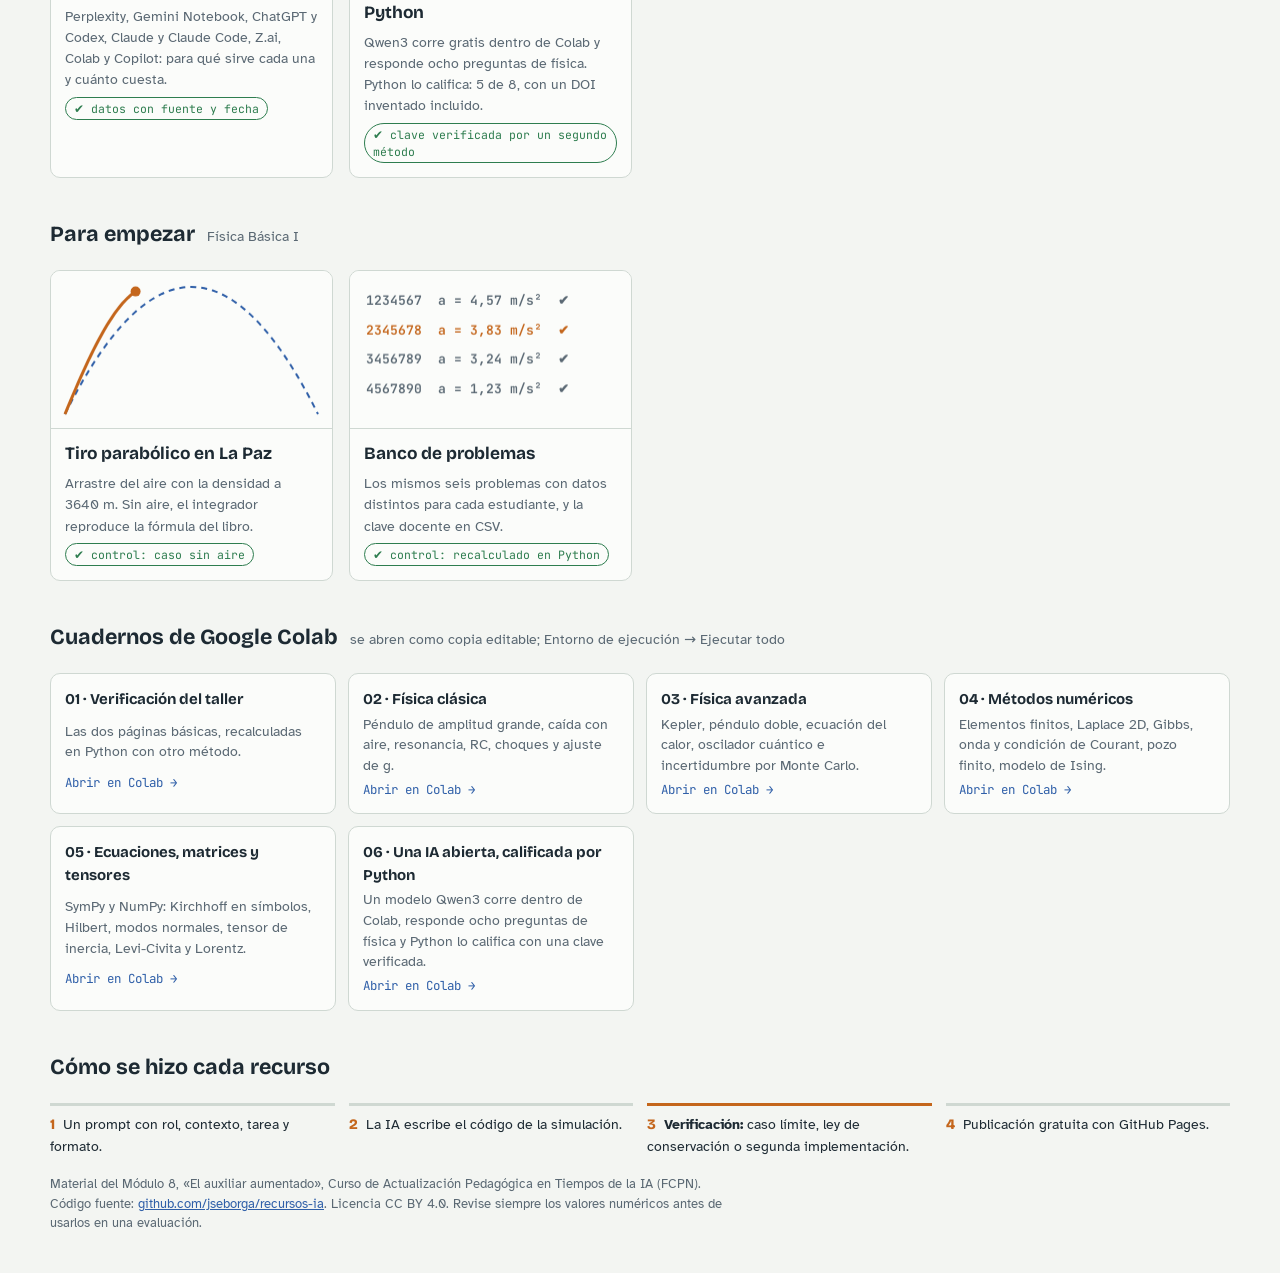
==== commit 1eca7802: "Cuaderno 06 destacado en la portada y en la guía de herramientas Co-Authored-By: Claude Opus 5.5 <no" ====
--- a/docs/index.html
+++ b/docs/index.html
@@ -66,7 +66,12 @@
     <a class="card" href="https://colab.research.google.com/github/jseborga/recursos-ia/blob/main/notebooks/04_metodos_numericos.ipynb"><canvas data-prev="metodos"></canvas><div class="body"><h3>Cuaderno 04 en Colab</h3><p>FEM, Laplace 2D, fenómeno de Gibbs, ecuación de onda, pozo finito e Ising. FIS-242/252/253, FIS-360/370/380.</p><span class="tag ok">✔ 12 controles automáticos</span></div></a>
     <a class="card" href="algebra-lineal/"><canvas data-prev="matriz"></canvas><div class="body"><h3>Matrices que se ven</h3><p>Una matriz deforma el plano: autovectores, determinante y elipse. Luego, modos normales de masas acopladas. FIS-240.</p><span class="tag ok">✔ control: área medida = |det A|</span></div></a>
     <a class="card" href="https://colab.research.google.com/github/jseborga/recursos-ia/blob/main/notebooks/05_matrices_tensores.ipynb"><canvas data-prev="tensor"></canvas><div class="body"><h3>Cuaderno 05: ecuaciones y tensores</h3><p>SymPy y NumPy: Kirchhoff en símbolos, la matriz de Hilbert que engaña, tensor de inercia, Levi-Civita y Lorentz.</p><span class="tag ok">✔ 18 controles automáticos</span></div></a>
+  </div>
+
+  <h2 class="sec">La IA, puesta a prueba <small>qué herramienta usar y cómo calificar lo que responde</small></h2>
+  <div class="grid">
     <a class="card" href="herramientas/"><canvas data-prev="flujo"></canvas><div class="body"><h3>Herramientas de IA</h3><p>Perplexity, Gemini Notebook, ChatGPT y Codex, Claude y Claude Code, Z.ai, Colab y Copilot: para qué sirve cada una y cuánto cuesta.</p><span class="tag ok">✔ datos con fuente y fecha</span></div></a>
+    <a class="card" href="https://colab.research.google.com/github/jseborga/recursos-ia/blob/main/notebooks/06_ia_abierta.ipynb"><canvas data-prev="examen"></canvas><div class="body"><h3>Una IA abierta, calificada por Python</h3><p>Qwen3 corre gratis dentro de Colab y responde ocho preguntas de física. Python lo califica: 5 de 8, con un DOI inventado incluido.</p><span class="tag ok">✔ clave verificada por un segundo método</span></div></a>
   </div>
 
   <h2 class="sec">Para empezar <small>Física Básica I</small></h2>
@@ -158,6 +163,11 @@
       const rows = ["εᵢⱼₖ εᵢₘₙ = δⱼₘδₖₙ − δⱼₙδₖₘ", "Λᵀ η Λ = η", "Iᵢⱼ = Σ m (r²δᵢⱼ − rᵢrⱼ)"], k = Math.floor(t * .7) % 3;
       rows.forEach((r, i) => { ctx.fillStyle = Lab.css(i === k ? "--b" : "--muted"); ctx.fillText(r + (i === k ? "  ✔" : ""), w / 2, h * (i + 1) / 4); });
       ctx.textAlign = "left"; ctx.textBaseline = "alphabetic"; },
+    examen(ctx, w, h, t) { const rows = [["Caída libre", "2,019 s", "2,02", 1], ["Péndulo", "2,009 s", "6,33", 0], ["Escape", "11,19 km/s", "8980", 0], ["0,8c ⊕ 0,8c", "0,9756c", "0,9804", 0], ["Paralelo", "2 Ω", "2", 1]];
+      const k = Math.floor(t * .9) % (rows.length + 2); ctx.font = "600 12px 'JetBrains Mono', monospace";
+      rows.forEach((r, i) => { if (i >= k) return; const y = 26 + i * (h - 34) / rows.length;
+        ctx.fillStyle = Lab.css("--muted"); ctx.fillText(r[0], 14, y); ctx.fillText(r[1], w * .42, y);
+        ctx.fillStyle = Lab.css(r[3] ? "--ok" : "--b"); ctx.fillText(r[2] + (r[3] ? "  ✔" : "  ✘"), w * .72, y); }); },
     fem(ctx, w, h, t) { const N = 2 + Math.floor(t * .7) % 9, X = x => 14 + x * (w - 28), Y = y => h - 16 - y * (h - 34);
       ctx.strokeStyle = Lab.css("--a"); ctx.lineWidth = 5; ctx.beginPath();
       for (let i = 0; i <= 80; i++) { const x = i / 80; i ? ctx.lineTo(X(x), Y(Math.sin(Math.PI * x))) : ctx.moveTo(X(x), Y(0)); } ctx.stroke();
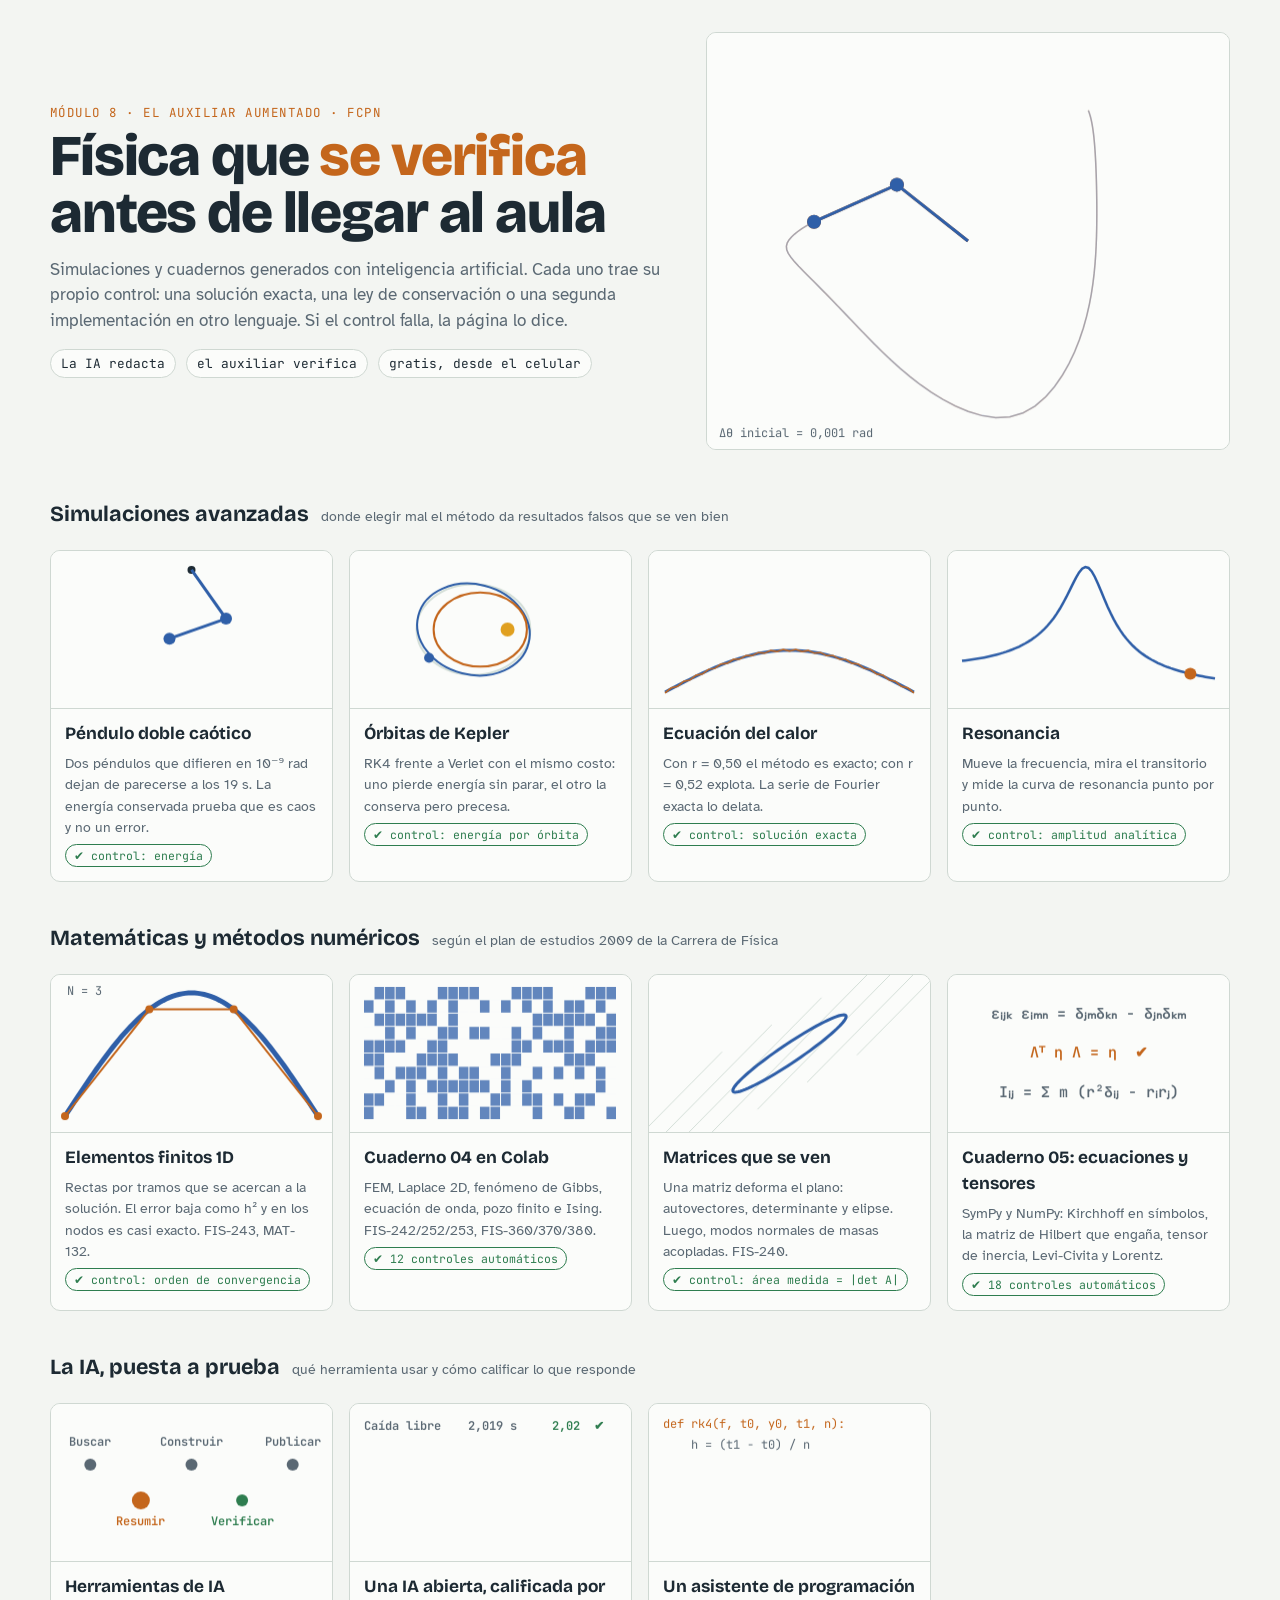
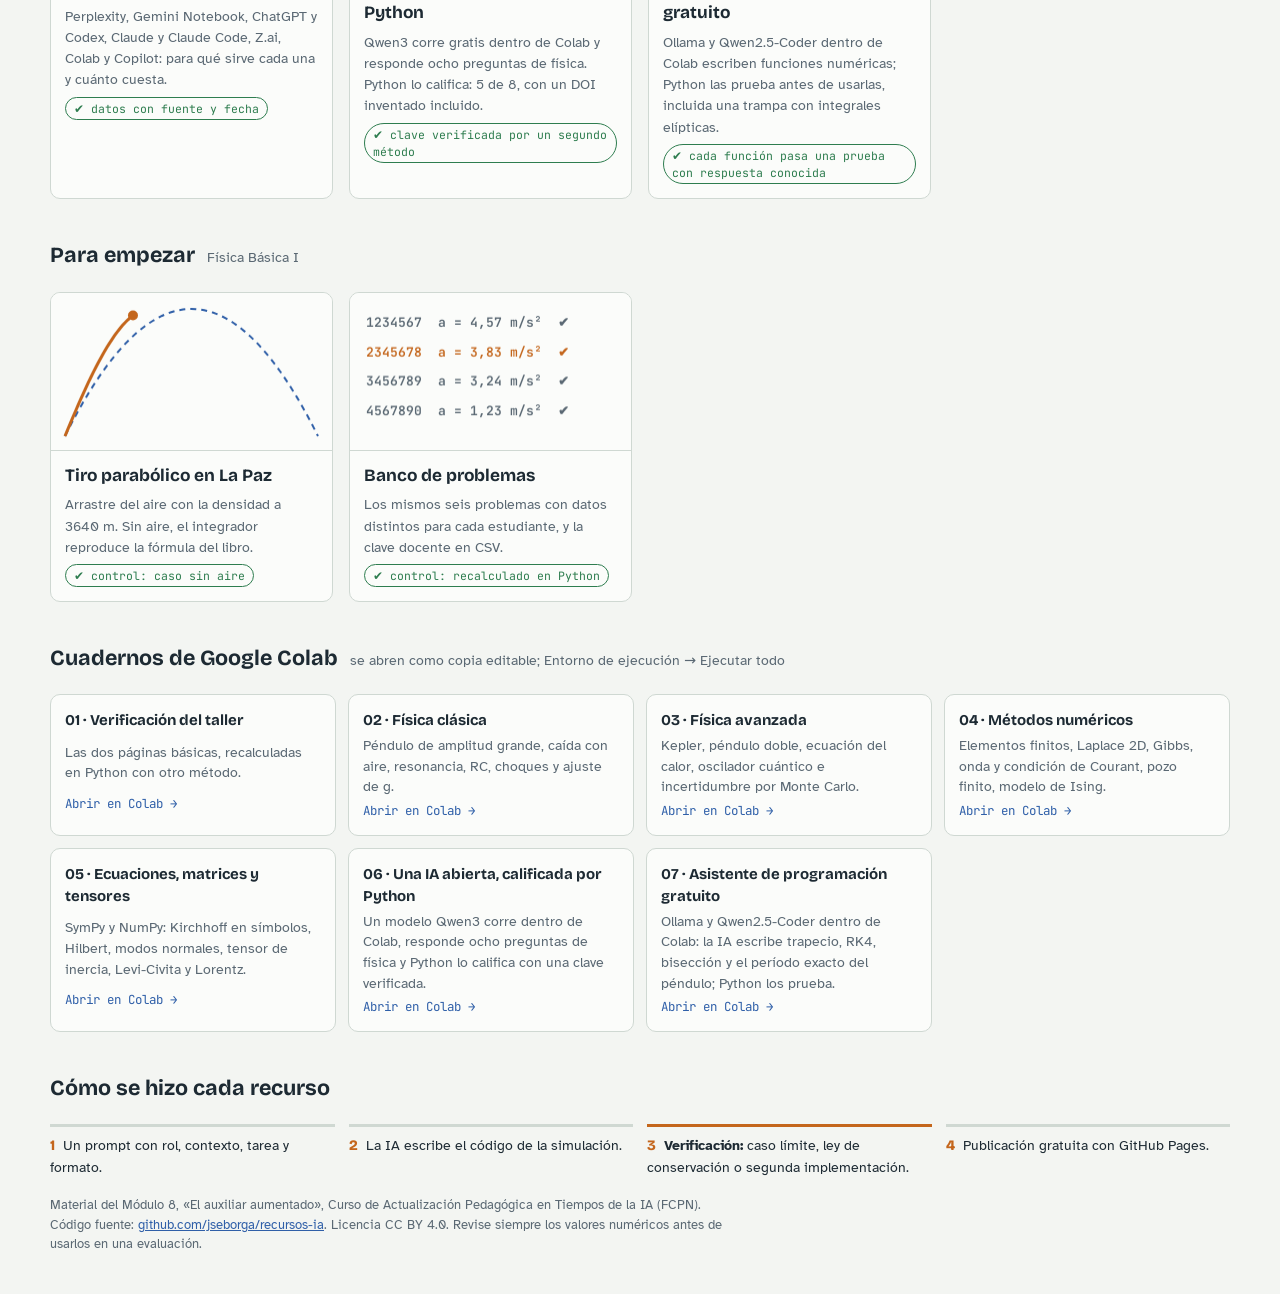
==== commit 1b377af2: "Tarjeta y enlaces del cuaderno 07 (pendiente de probar en Colab) Co-Authored-By: Claude Opus 5.5 <no" ====
--- a/docs/index.html
+++ b/docs/index.html
@@ -72,6 +72,7 @@
   <div class="grid">
     <a class="card" href="herramientas/"><canvas data-prev="flujo"></canvas><div class="body"><h3>Herramientas de IA</h3><p>Perplexity, Gemini Notebook, ChatGPT y Codex, Claude y Claude Code, Z.ai, Colab y Copilot: para qué sirve cada una y cuánto cuesta.</p><span class="tag ok">✔ datos con fuente y fecha</span></div></a>
     <a class="card" href="https://colab.research.google.com/github/jseborga/recursos-ia/blob/main/notebooks/06_ia_abierta.ipynb"><canvas data-prev="examen"></canvas><div class="body"><h3>Una IA abierta, calificada por Python</h3><p>Qwen3 corre gratis dentro de Colab y responde ocho preguntas de física. Python lo califica: 5 de 8, con un DOI inventado incluido.</p><span class="tag ok">✔ clave verificada por un segundo método</span></div></a>
+    <a class="card" href="https://colab.research.google.com/github/jseborga/recursos-ia/blob/main/notebooks/07_asistente_programacion.ipynb"><canvas data-prev="codigo"></canvas><div class="body"><h3>Un asistente de programación gratuito</h3><p>Ollama y Qwen2.5-Coder dentro de Colab escriben funciones numéricas; Python las prueba antes de usarlas, incluida una trampa con integrales elípticas.</p><span class="tag ok">✔ cada función pasa una prueba con respuesta conocida</span></div></a>
   </div>
 
   <h2 class="sec">Para empezar <small>Física Básica I</small></h2>
@@ -88,6 +89,7 @@
     <a href="https://colab.research.google.com/github/jseborga/recursos-ia/blob/main/notebooks/04_metodos_numericos.ipynb"><strong>04 · Métodos numéricos</strong><span>Elementos finitos, Laplace 2D, Gibbs, onda y condición de Courant, pozo finito, modelo de Ising.</span><span class="go">Abrir en Colab →</span></a>
     <a href="https://colab.research.google.com/github/jseborga/recursos-ia/blob/main/notebooks/05_matrices_tensores.ipynb"><strong>05 · Ecuaciones, matrices y tensores</strong><span>SymPy y NumPy: Kirchhoff en símbolos, Hilbert, modos normales, tensor de inercia, Levi-Civita y Lorentz.</span><span class="go">Abrir en Colab →</span></a>
     <a href="https://colab.research.google.com/github/jseborga/recursos-ia/blob/main/notebooks/06_ia_abierta.ipynb"><strong>06 · Una IA abierta, calificada por Python</strong><span>Un modelo Qwen3 corre dentro de Colab, responde ocho preguntas de física y Python lo califica con una clave verificada.</span><span class="go">Abrir en Colab →</span></a>
+    <a href="https://colab.research.google.com/github/jseborga/recursos-ia/blob/main/notebooks/07_asistente_programacion.ipynb"><strong>07 · Asistente de programación gratuito</strong><span>Ollama y Qwen2.5-Coder dentro de Colab: la IA escribe trapecio, RK4, bisección y el período exacto del péndulo; Python los prueba.</span><span class="go">Abrir en Colab →</span></a>
   </div>
 
   <h2 class="sec">Cómo se hizo cada recurso</h2>
@@ -168,6 +170,9 @@
       rows.forEach((r, i) => { if (i >= k) return; const y = 26 + i * (h - 34) / rows.length;
         ctx.fillStyle = Lab.css("--muted"); ctx.fillText(r[0], 14, y); ctx.fillText(r[1], w * .42, y);
         ctx.fillStyle = Lab.css(r[3] ? "--ok" : "--b"); ctx.fillText(r[2] + (r[3] ? "  ✔" : "  ✘"), w * .72, y); }); },
+    codigo(ctx, w, h, t) { const L = ["def rk4(f, t0, y0, t1, n):", "    h = (t1 - t0) / n", "    for _ in range(n):", "        k1 = f(t, y) ...", "", "✔ error 3,1 × 10⁻¹¹"];
+      const k = Math.floor(t * 1.2) % (L.length + 3); ctx.font = "12px 'JetBrains Mono', monospace";
+      L.forEach((l, i) => { if (i >= k) return; ctx.fillStyle = Lab.css(i === L.length - 1 ? "--ok" : i === 0 ? "--b" : "--muted"); ctx.fillText(l, 14, 24 + i * (h - 30) / L.length); }); },
     fem(ctx, w, h, t) { const N = 2 + Math.floor(t * .7) % 9, X = x => 14 + x * (w - 28), Y = y => h - 16 - y * (h - 34);
       ctx.strokeStyle = Lab.css("--a"); ctx.lineWidth = 5; ctx.beginPath();
       for (let i = 0; i <= 80; i++) { const x = i / 80; i ? ctx.lineTo(X(x), Y(Math.sin(Math.PI * x))) : ctx.moveTo(X(x), Y(0)); } ctx.stroke();
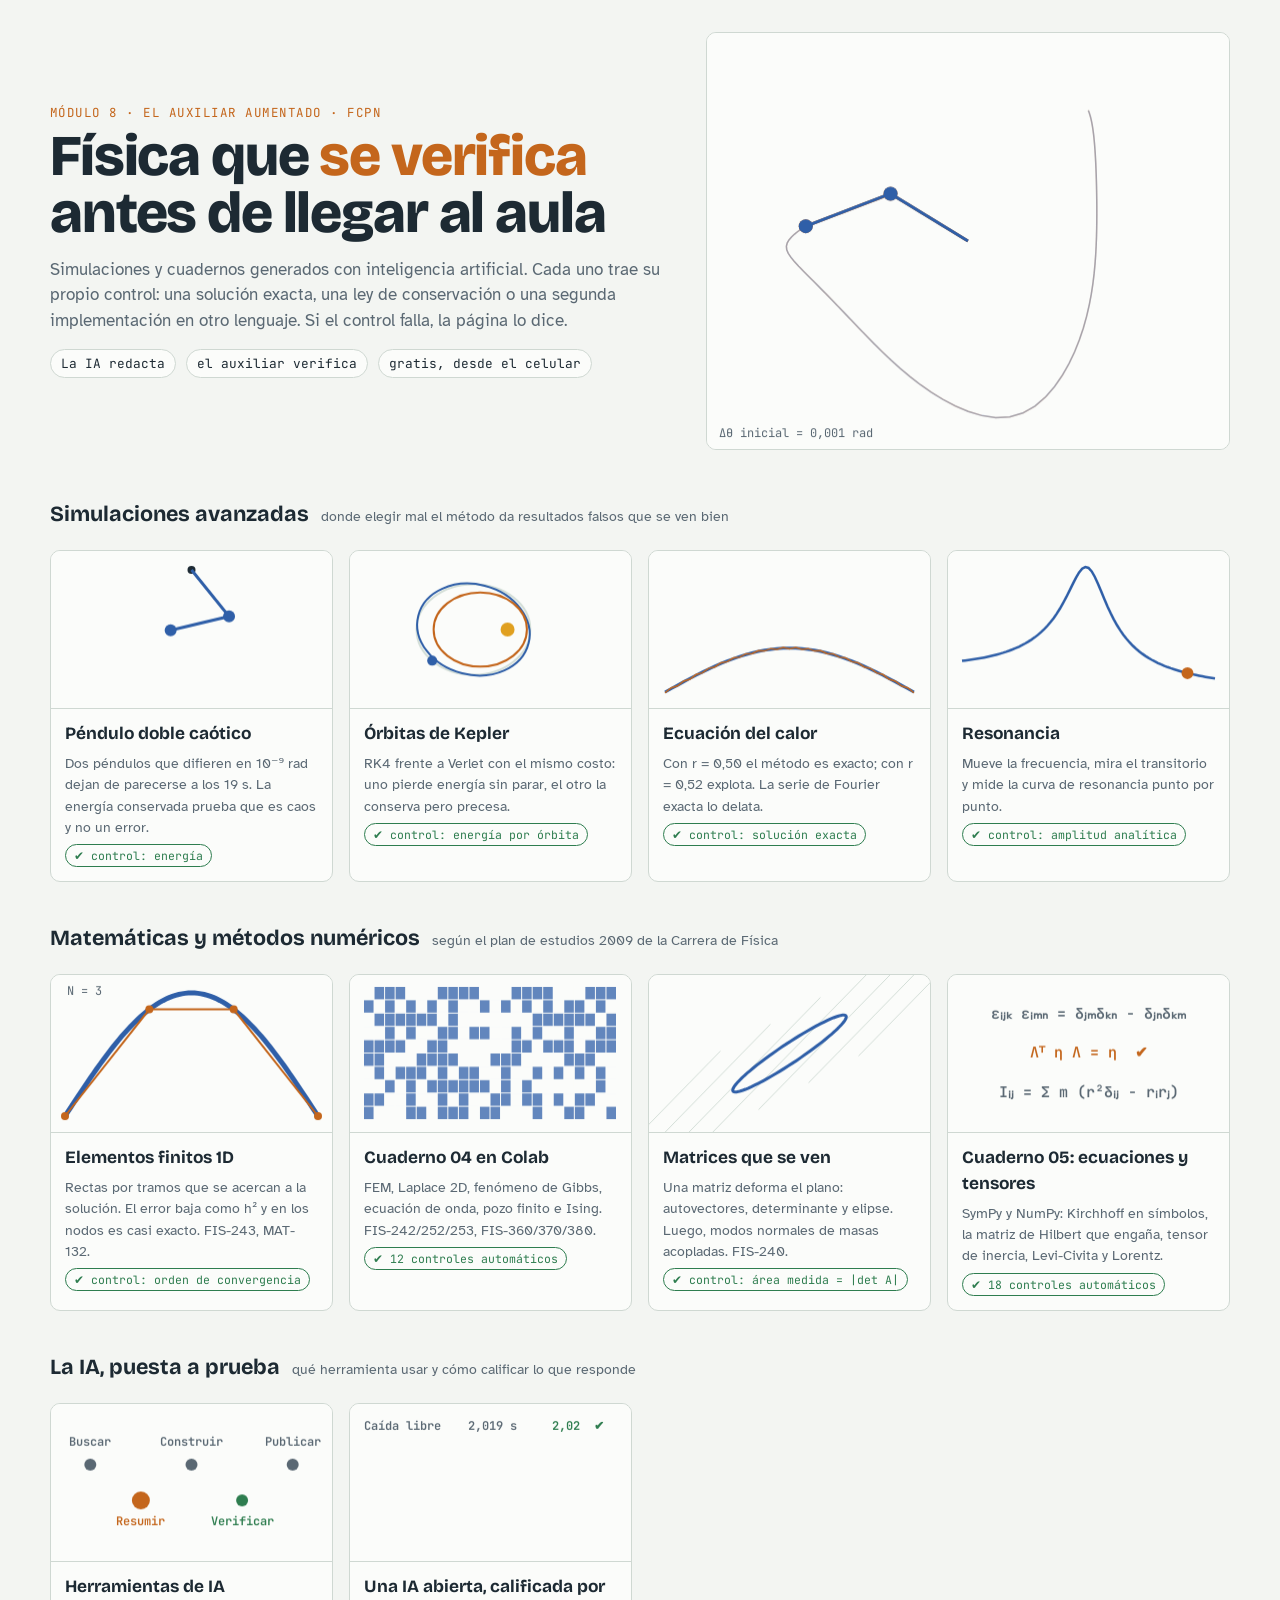
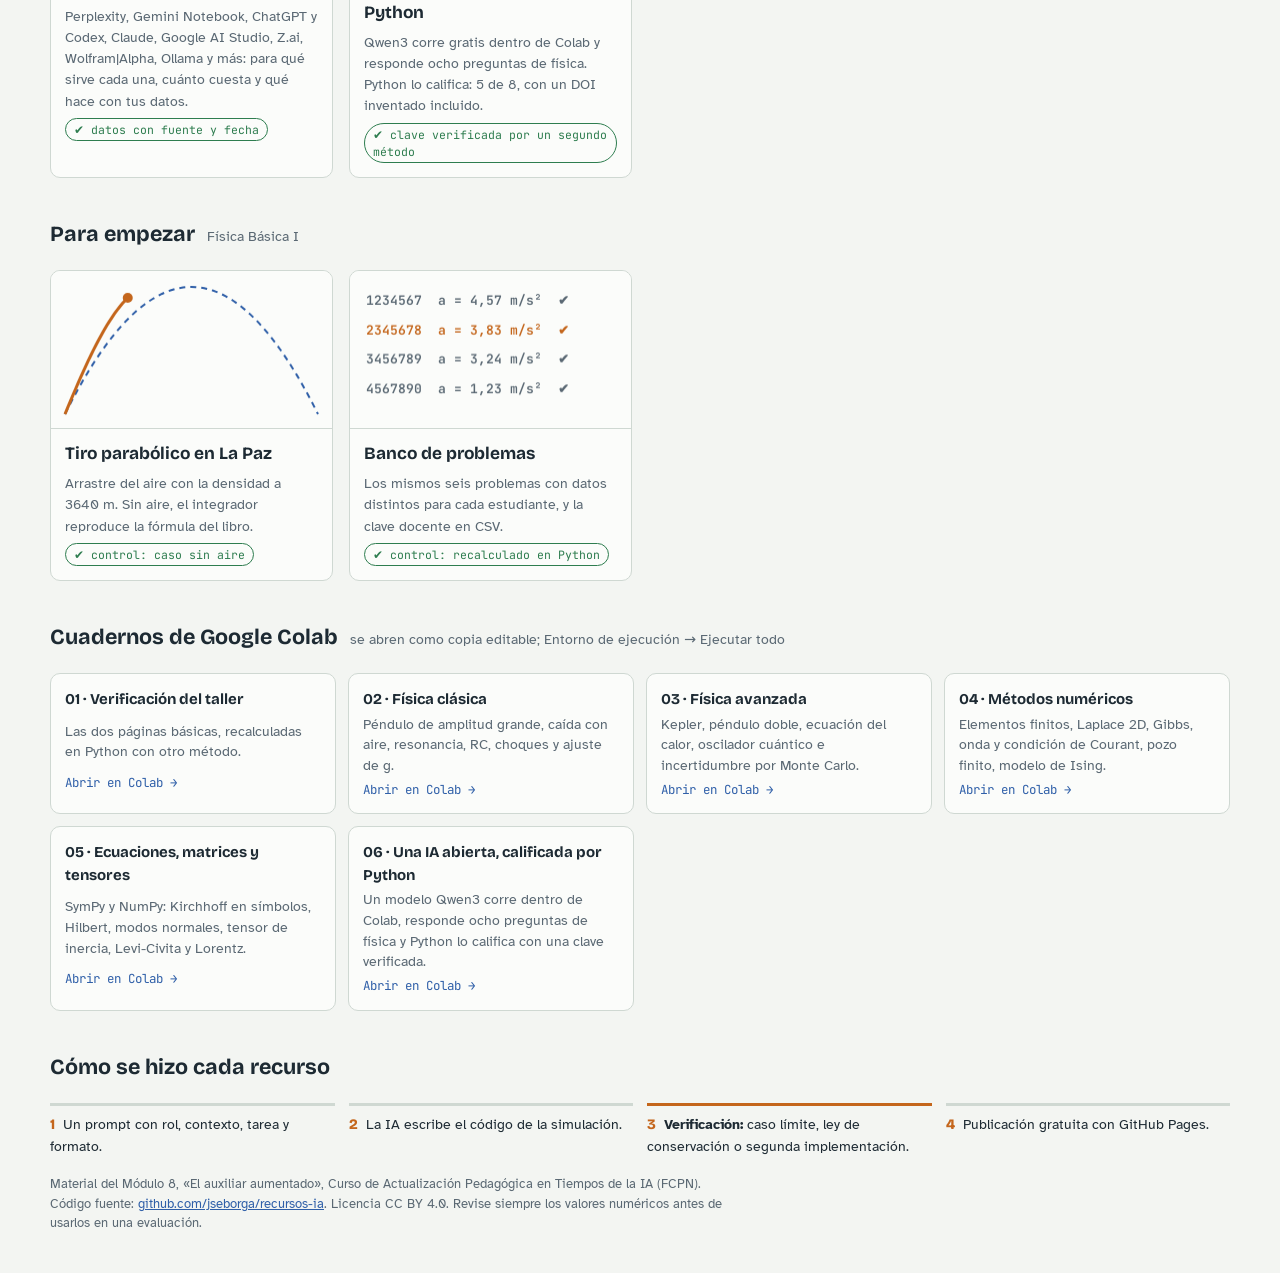
==== commit e5a012a4: "Guía de herramientas: Google AI Studio Co-Authored-By: Claude Opus 5.5 <noreply@anthropic.com> Claud" ====
--- a/docs/index.html
+++ b/docs/index.html
@@ -70,9 +70,8 @@
 
   <h2 class="sec">La IA, puesta a prueba <small>qué herramienta usar y cómo calificar lo que responde</small></h2>
   <div class="grid">
-    <a class="card" href="herramientas/"><canvas data-prev="flujo"></canvas><div class="body"><h3>Herramientas de IA</h3><p>Perplexity, Gemini Notebook, ChatGPT y Codex, Claude y Claude Code, Z.ai, Colab y Copilot: para qué sirve cada una y cuánto cuesta.</p><span class="tag ok">✔ datos con fuente y fecha</span></div></a>
+    <a class="card" href="herramientas/"><canvas data-prev="flujo"></canvas><div class="body"><h3>Herramientas de IA</h3><p>Perplexity, Gemini Notebook, ChatGPT y Codex, Claude, Google AI Studio, Z.ai, Wolfram|Alpha, Ollama y más: para qué sirve cada una, cuánto cuesta y qué hace con tus datos.</p><span class="tag ok">✔ datos con fuente y fecha</span></div></a>
     <a class="card" href="https://colab.research.google.com/github/jseborga/recursos-ia/blob/main/notebooks/06_ia_abierta.ipynb"><canvas data-prev="examen"></canvas><div class="body"><h3>Una IA abierta, calificada por Python</h3><p>Qwen3 corre gratis dentro de Colab y responde ocho preguntas de física. Python lo califica: 5 de 8, con un DOI inventado incluido.</p><span class="tag ok">✔ clave verificada por un segundo método</span></div></a>
-    <a class="card" href="https://colab.research.google.com/github/jseborga/recursos-ia/blob/main/notebooks/07_asistente_programacion.ipynb"><canvas data-prev="codigo"></canvas><div class="body"><h3>Un asistente de programación gratuito</h3><p>Ollama y Qwen2.5-Coder dentro de Colab escriben funciones numéricas; Python las prueba antes de usarlas, incluida una trampa con integrales elípticas.</p><span class="tag ok">✔ cada función pasa una prueba con respuesta conocida</span></div></a>
   </div>
 
   <h2 class="sec">Para empezar <small>Física Básica I</small></h2>
@@ -89,7 +88,6 @@
     <a href="https://colab.research.google.com/github/jseborga/recursos-ia/blob/main/notebooks/04_metodos_numericos.ipynb"><strong>04 · Métodos numéricos</strong><span>Elementos finitos, Laplace 2D, Gibbs, onda y condición de Courant, pozo finito, modelo de Ising.</span><span class="go">Abrir en Colab →</span></a>
     <a href="https://colab.research.google.com/github/jseborga/recursos-ia/blob/main/notebooks/05_matrices_tensores.ipynb"><strong>05 · Ecuaciones, matrices y tensores</strong><span>SymPy y NumPy: Kirchhoff en símbolos, Hilbert, modos normales, tensor de inercia, Levi-Civita y Lorentz.</span><span class="go">Abrir en Colab →</span></a>
     <a href="https://colab.research.google.com/github/jseborga/recursos-ia/blob/main/notebooks/06_ia_abierta.ipynb"><strong>06 · Una IA abierta, calificada por Python</strong><span>Un modelo Qwen3 corre dentro de Colab, responde ocho preguntas de física y Python lo califica con una clave verificada.</span><span class="go">Abrir en Colab →</span></a>
-    <a href="https://colab.research.google.com/github/jseborga/recursos-ia/blob/main/notebooks/07_asistente_programacion.ipynb"><strong>07 · Asistente de programación gratuito</strong><span>Ollama y Qwen2.5-Coder dentro de Colab: la IA escribe trapecio, RK4, bisección y el período exacto del péndulo; Python los prueba.</span><span class="go">Abrir en Colab →</span></a>
   </div>
 
   <h2 class="sec">Cómo se hizo cada recurso</h2>
@@ -170,9 +168,6 @@
       rows.forEach((r, i) => { if (i >= k) return; const y = 26 + i * (h - 34) / rows.length;
         ctx.fillStyle = Lab.css("--muted"); ctx.fillText(r[0], 14, y); ctx.fillText(r[1], w * .42, y);
         ctx.fillStyle = Lab.css(r[3] ? "--ok" : "--b"); ctx.fillText(r[2] + (r[3] ? "  ✔" : "  ✘"), w * .72, y); }); },
-    codigo(ctx, w, h, t) { const L = ["def rk4(f, t0, y0, t1, n):", "    h = (t1 - t0) / n", "    for _ in range(n):", "        k1 = f(t, y) ...", "", "✔ error 3,1 × 10⁻¹¹"];
-      const k = Math.floor(t * 1.2) % (L.length + 3); ctx.font = "12px 'JetBrains Mono', monospace";
-      L.forEach((l, i) => { if (i >= k) return; ctx.fillStyle = Lab.css(i === L.length - 1 ? "--ok" : i === 0 ? "--b" : "--muted"); ctx.fillText(l, 14, 24 + i * (h - 30) / L.length); }); },
     fem(ctx, w, h, t) { const N = 2 + Math.floor(t * .7) % 9, X = x => 14 + x * (w - 28), Y = y => h - 16 - y * (h - 34);
       ctx.strokeStyle = Lab.css("--a"); ctx.lineWidth = 5; ctx.beginPath();
       for (let i = 0; i <= 80; i++) { const x = i / 80; i ? ctx.lineTo(X(x), Y(Math.sin(Math.PI * x))) : ctx.moveTo(X(x), Y(0)); } ctx.stroke();
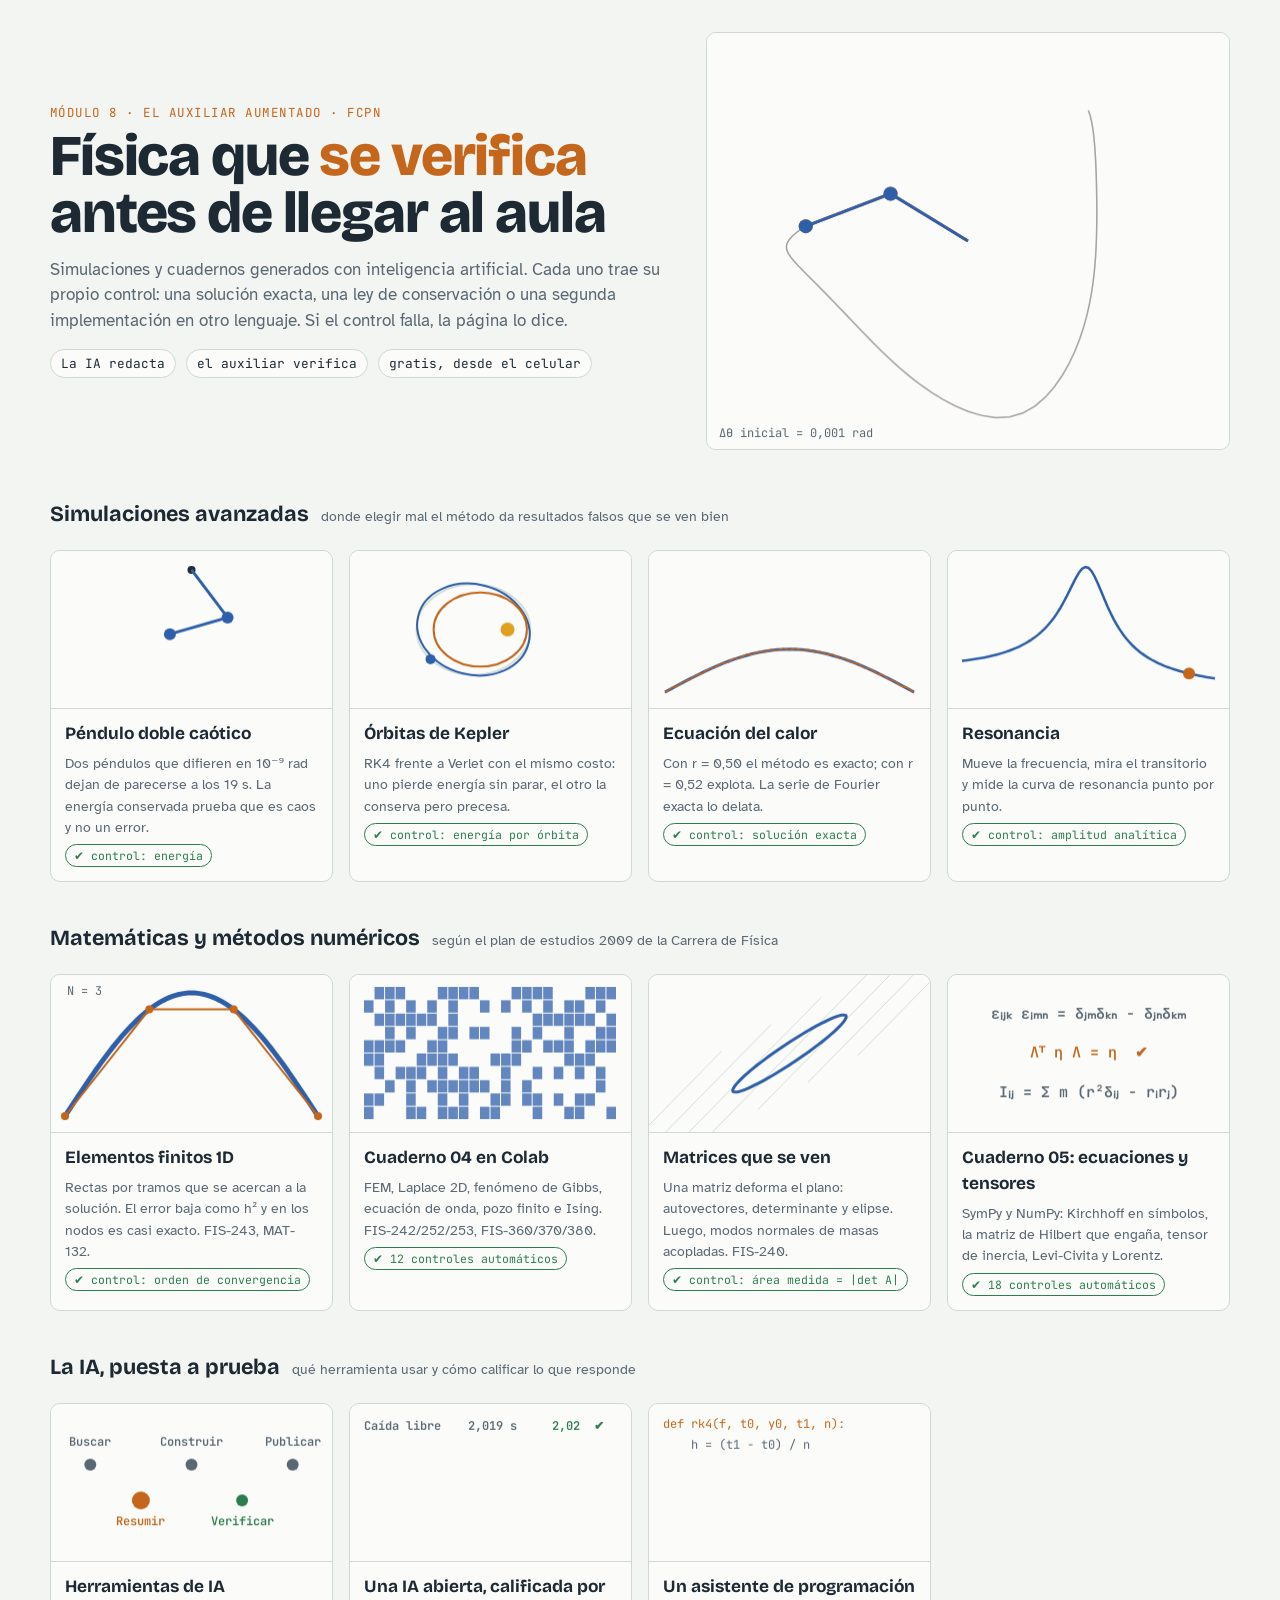
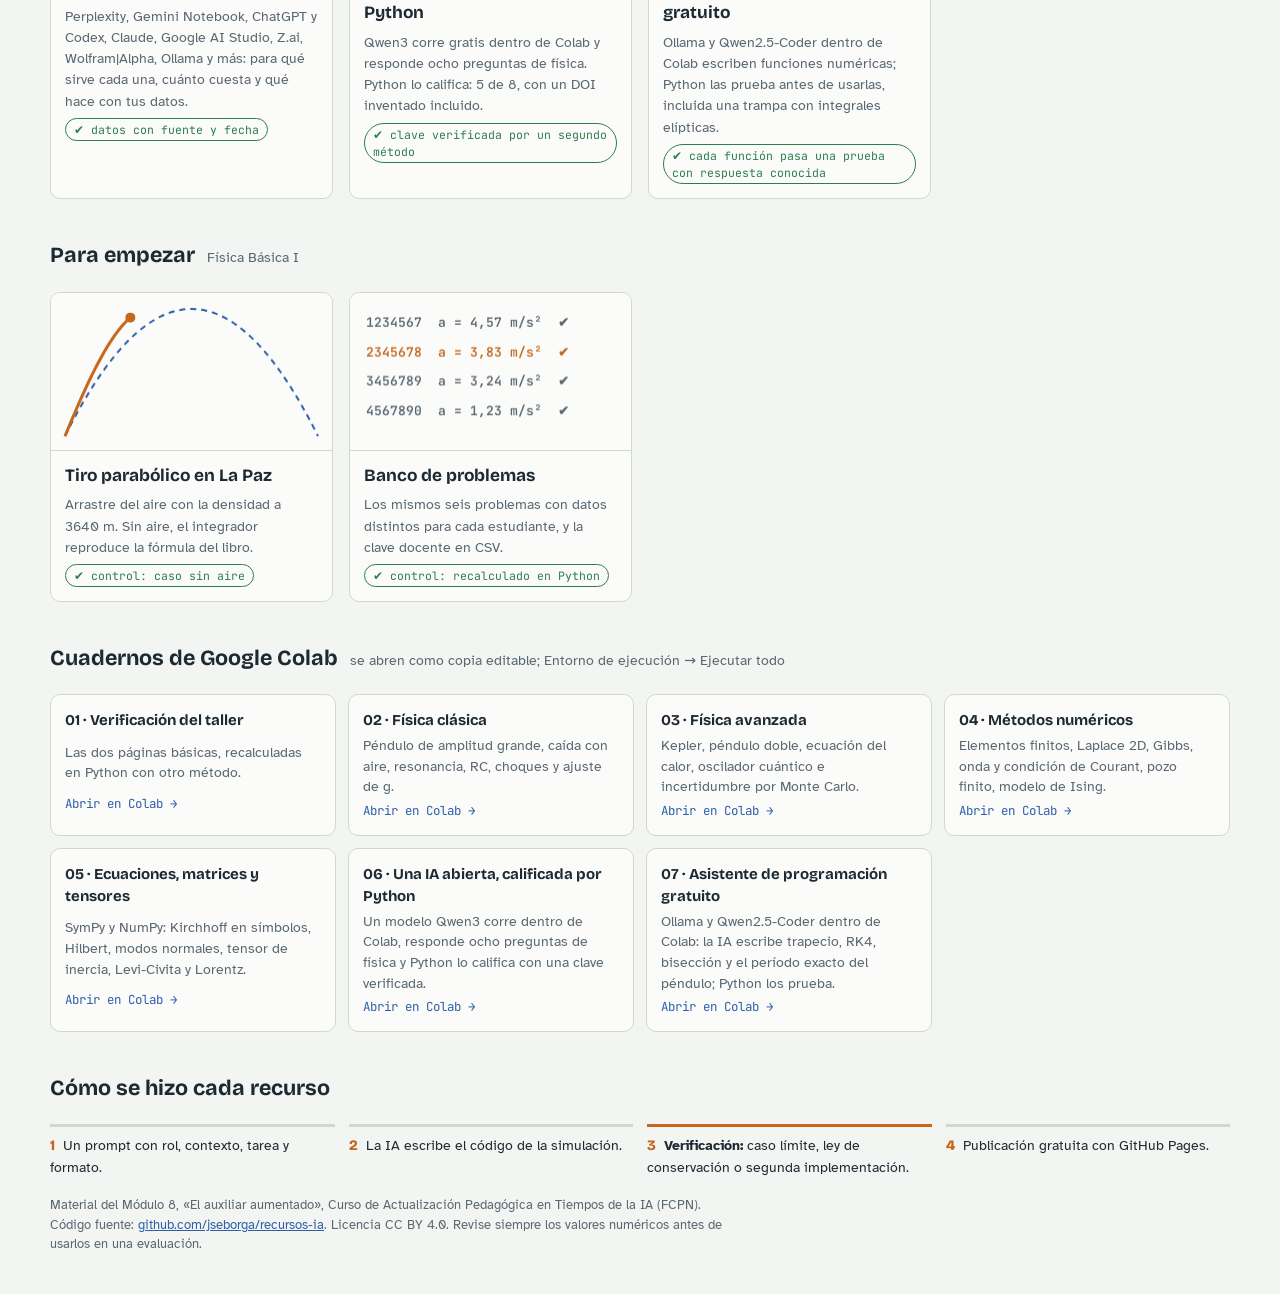
==== commit 816d00e4: "Integrar el cuaderno 07 (PR #1) con la guía de AI Studio Co-Authored-By: Claude Opus 5.5 <noreply@an" ====
--- a/docs/index.html
+++ b/docs/index.html
@@ -72,6 +72,7 @@
   <div class="grid">
     <a class="card" href="herramientas/"><canvas data-prev="flujo"></canvas><div class="body"><h3>Herramientas de IA</h3><p>Perplexity, Gemini Notebook, ChatGPT y Codex, Claude, Google AI Studio, Z.ai, Wolfram|Alpha, Ollama y más: para qué sirve cada una, cuánto cuesta y qué hace con tus datos.</p><span class="tag ok">✔ datos con fuente y fecha</span></div></a>
     <a class="card" href="https://colab.research.google.com/github/jseborga/recursos-ia/blob/main/notebooks/06_ia_abierta.ipynb"><canvas data-prev="examen"></canvas><div class="body"><h3>Una IA abierta, calificada por Python</h3><p>Qwen3 corre gratis dentro de Colab y responde ocho preguntas de física. Python lo califica: 5 de 8, con un DOI inventado incluido.</p><span class="tag ok">✔ clave verificada por un segundo método</span></div></a>
+    <a class="card" href="https://colab.research.google.com/github/jseborga/recursos-ia/blob/main/notebooks/07_asistente_programacion.ipynb"><canvas data-prev="codigo"></canvas><div class="body"><h3>Un asistente de programación gratuito</h3><p>Ollama y Qwen2.5-Coder dentro de Colab escriben funciones numéricas; Python las prueba antes de usarlas, incluida una trampa con integrales elípticas.</p><span class="tag ok">✔ cada función pasa una prueba con respuesta conocida</span></div></a>
   </div>
 
   <h2 class="sec">Para empezar <small>Física Básica I</small></h2>
@@ -88,6 +89,7 @@
     <a href="https://colab.research.google.com/github/jseborga/recursos-ia/blob/main/notebooks/04_metodos_numericos.ipynb"><strong>04 · Métodos numéricos</strong><span>Elementos finitos, Laplace 2D, Gibbs, onda y condición de Courant, pozo finito, modelo de Ising.</span><span class="go">Abrir en Colab →</span></a>
     <a href="https://colab.research.google.com/github/jseborga/recursos-ia/blob/main/notebooks/05_matrices_tensores.ipynb"><strong>05 · Ecuaciones, matrices y tensores</strong><span>SymPy y NumPy: Kirchhoff en símbolos, Hilbert, modos normales, tensor de inercia, Levi-Civita y Lorentz.</span><span class="go">Abrir en Colab →</span></a>
     <a href="https://colab.research.google.com/github/jseborga/recursos-ia/blob/main/notebooks/06_ia_abierta.ipynb"><strong>06 · Una IA abierta, calificada por Python</strong><span>Un modelo Qwen3 corre dentro de Colab, responde ocho preguntas de física y Python lo califica con una clave verificada.</span><span class="go">Abrir en Colab →</span></a>
+    <a href="https://colab.research.google.com/github/jseborga/recursos-ia/blob/main/notebooks/07_asistente_programacion.ipynb"><strong>07 · Asistente de programación gratuito</strong><span>Ollama y Qwen2.5-Coder dentro de Colab: la IA escribe trapecio, RK4, bisección y el período exacto del péndulo; Python los prueba.</span><span class="go">Abrir en Colab →</span></a>
   </div>
 
   <h2 class="sec">Cómo se hizo cada recurso</h2>
@@ -168,6 +170,9 @@
       rows.forEach((r, i) => { if (i >= k) return; const y = 26 + i * (h - 34) / rows.length;
         ctx.fillStyle = Lab.css("--muted"); ctx.fillText(r[0], 14, y); ctx.fillText(r[1], w * .42, y);
         ctx.fillStyle = Lab.css(r[3] ? "--ok" : "--b"); ctx.fillText(r[2] + (r[3] ? "  ✔" : "  ✘"), w * .72, y); }); },
+    codigo(ctx, w, h, t) { const L = ["def rk4(f, t0, y0, t1, n):", "    h = (t1 - t0) / n", "    for _ in range(n):", "        k1 = f(t, y) ...", "", "✔ error 3,1 × 10⁻¹¹"];
+      const k = Math.floor(t * 1.2) % (L.length + 3); ctx.font = "12px 'JetBrains Mono', monospace";
+      L.forEach((l, i) => { if (i >= k) return; ctx.fillStyle = Lab.css(i === L.length - 1 ? "--ok" : i === 0 ? "--b" : "--muted"); ctx.fillText(l, 14, 24 + i * (h - 30) / L.length); }); },
     fem(ctx, w, h, t) { const N = 2 + Math.floor(t * .7) % 9, X = x => 14 + x * (w - 28), Y = y => h - 16 - y * (h - 34);
       ctx.strokeStyle = Lab.css("--a"); ctx.lineWidth = 5; ctx.beginPath();
       for (let i = 0; i <= 80; i++) { const x = i / 80; i ? ctx.lineTo(X(x), Y(Math.sin(Math.PI * x))) : ctx.moveTo(X(x), Y(0)); } ctx.stroke();
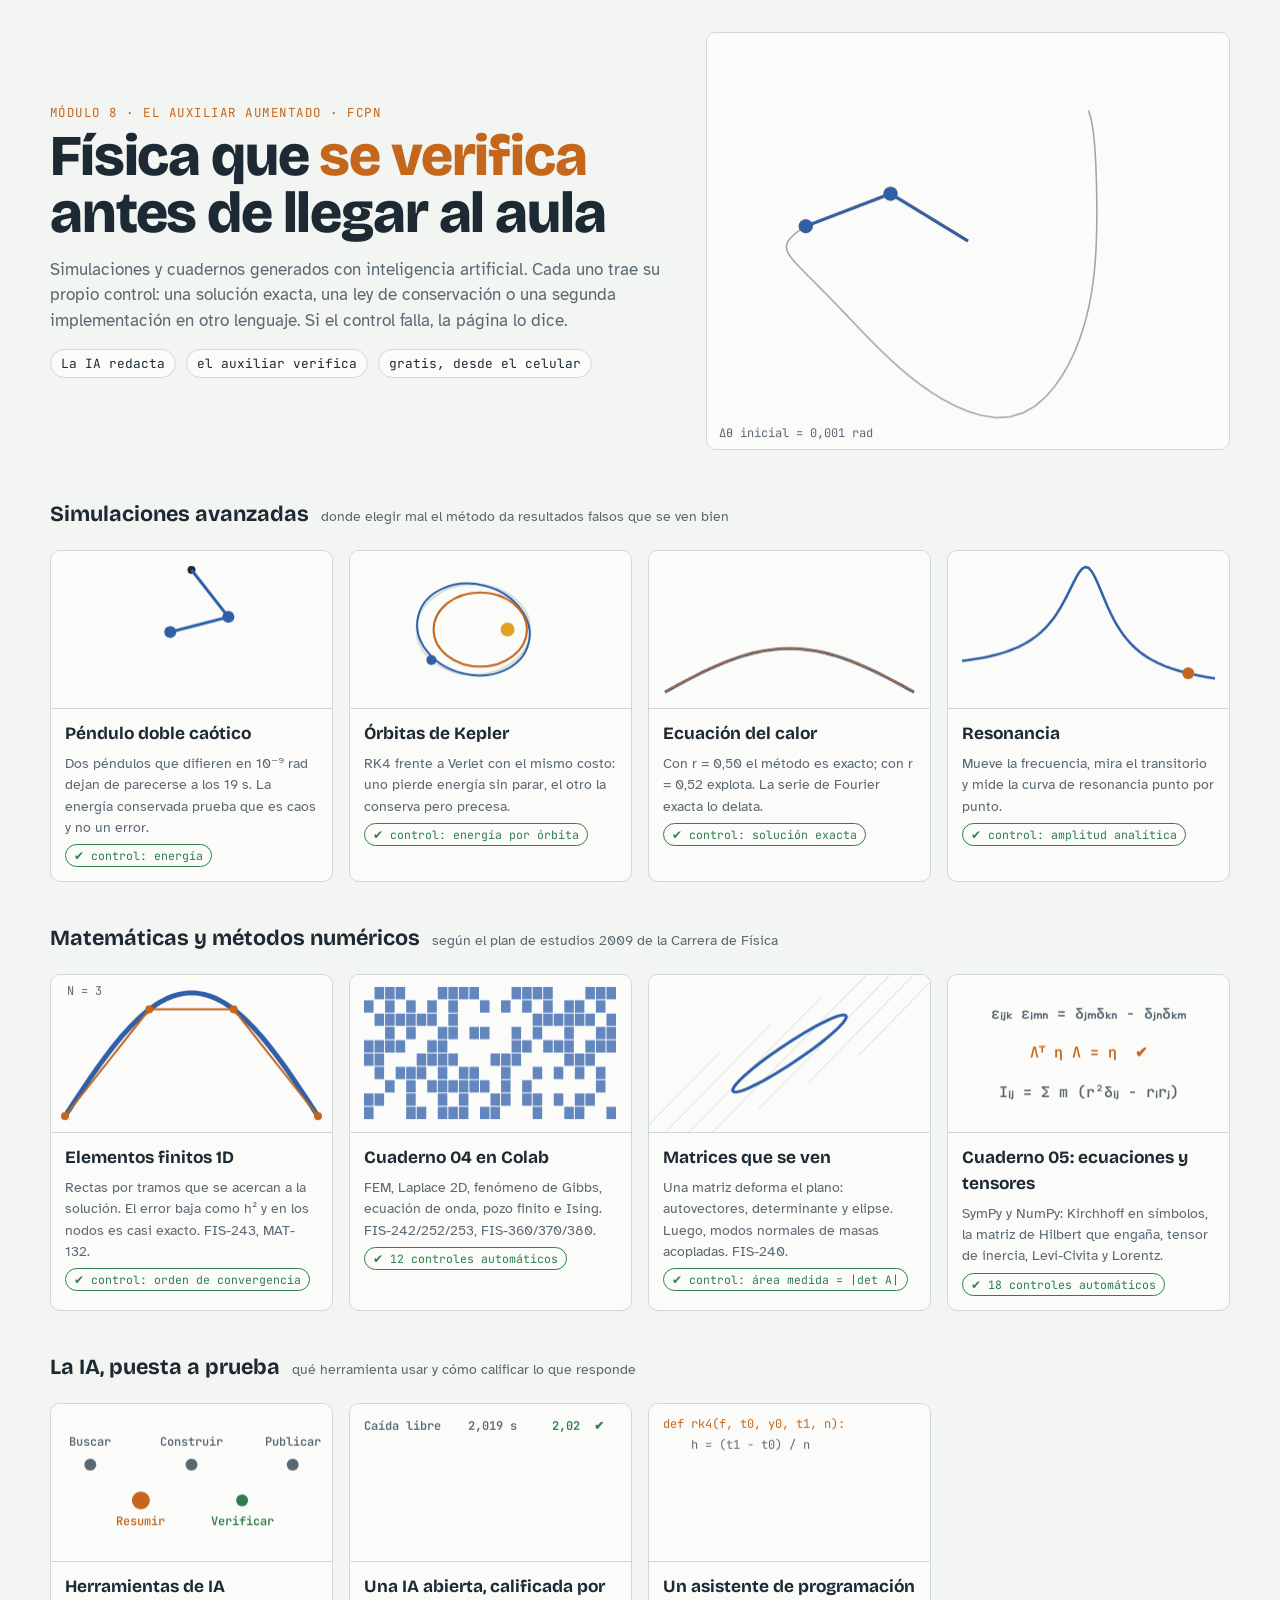
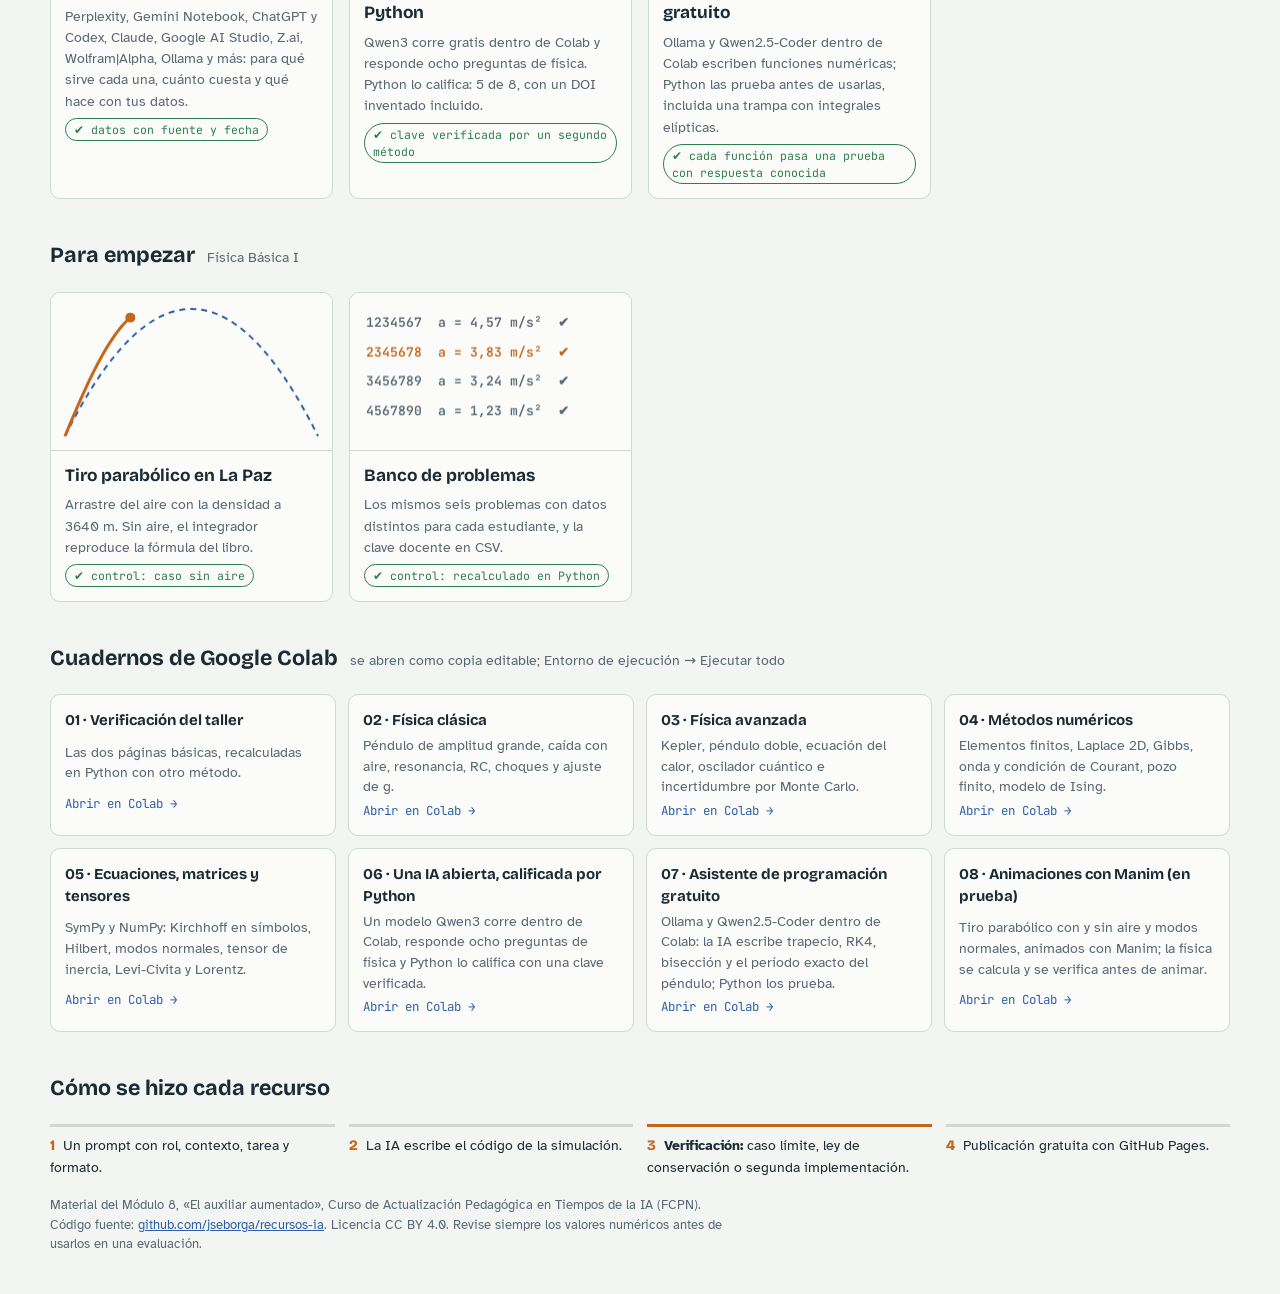
==== commit 6e5c39bc: "Cuaderno 08: animaciones de física con Manim (en prueba) Co-Authored-By: Claude Opus 5.5 <noreply@an" ====
--- a/docs/index.html
+++ b/docs/index.html
@@ -90,6 +90,7 @@
     <a href="https://colab.research.google.com/github/jseborga/recursos-ia/blob/main/notebooks/05_matrices_tensores.ipynb"><strong>05 · Ecuaciones, matrices y tensores</strong><span>SymPy y NumPy: Kirchhoff en símbolos, Hilbert, modos normales, tensor de inercia, Levi-Civita y Lorentz.</span><span class="go">Abrir en Colab →</span></a>
     <a href="https://colab.research.google.com/github/jseborga/recursos-ia/blob/main/notebooks/06_ia_abierta.ipynb"><strong>06 · Una IA abierta, calificada por Python</strong><span>Un modelo Qwen3 corre dentro de Colab, responde ocho preguntas de física y Python lo califica con una clave verificada.</span><span class="go">Abrir en Colab →</span></a>
     <a href="https://colab.research.google.com/github/jseborga/recursos-ia/blob/main/notebooks/07_asistente_programacion.ipynb"><strong>07 · Asistente de programación gratuito</strong><span>Ollama y Qwen2.5-Coder dentro de Colab: la IA escribe trapecio, RK4, bisección y el período exacto del péndulo; Python los prueba.</span><span class="go">Abrir en Colab →</span></a>
+    <a href="https://colab.research.google.com/github/jseborga/recursos-ia/blob/main/notebooks/08_animaciones_manim.ipynb"><strong>08 · Animaciones con Manim (en prueba)</strong><span>Tiro parabólico con y sin aire y modos normales, animados con Manim; la física se calcula y se verifica antes de animar.</span><span class="go">Abrir en Colab →</span></a>
   </div>
 
   <h2 class="sec">Cómo se hizo cada recurso</h2>
